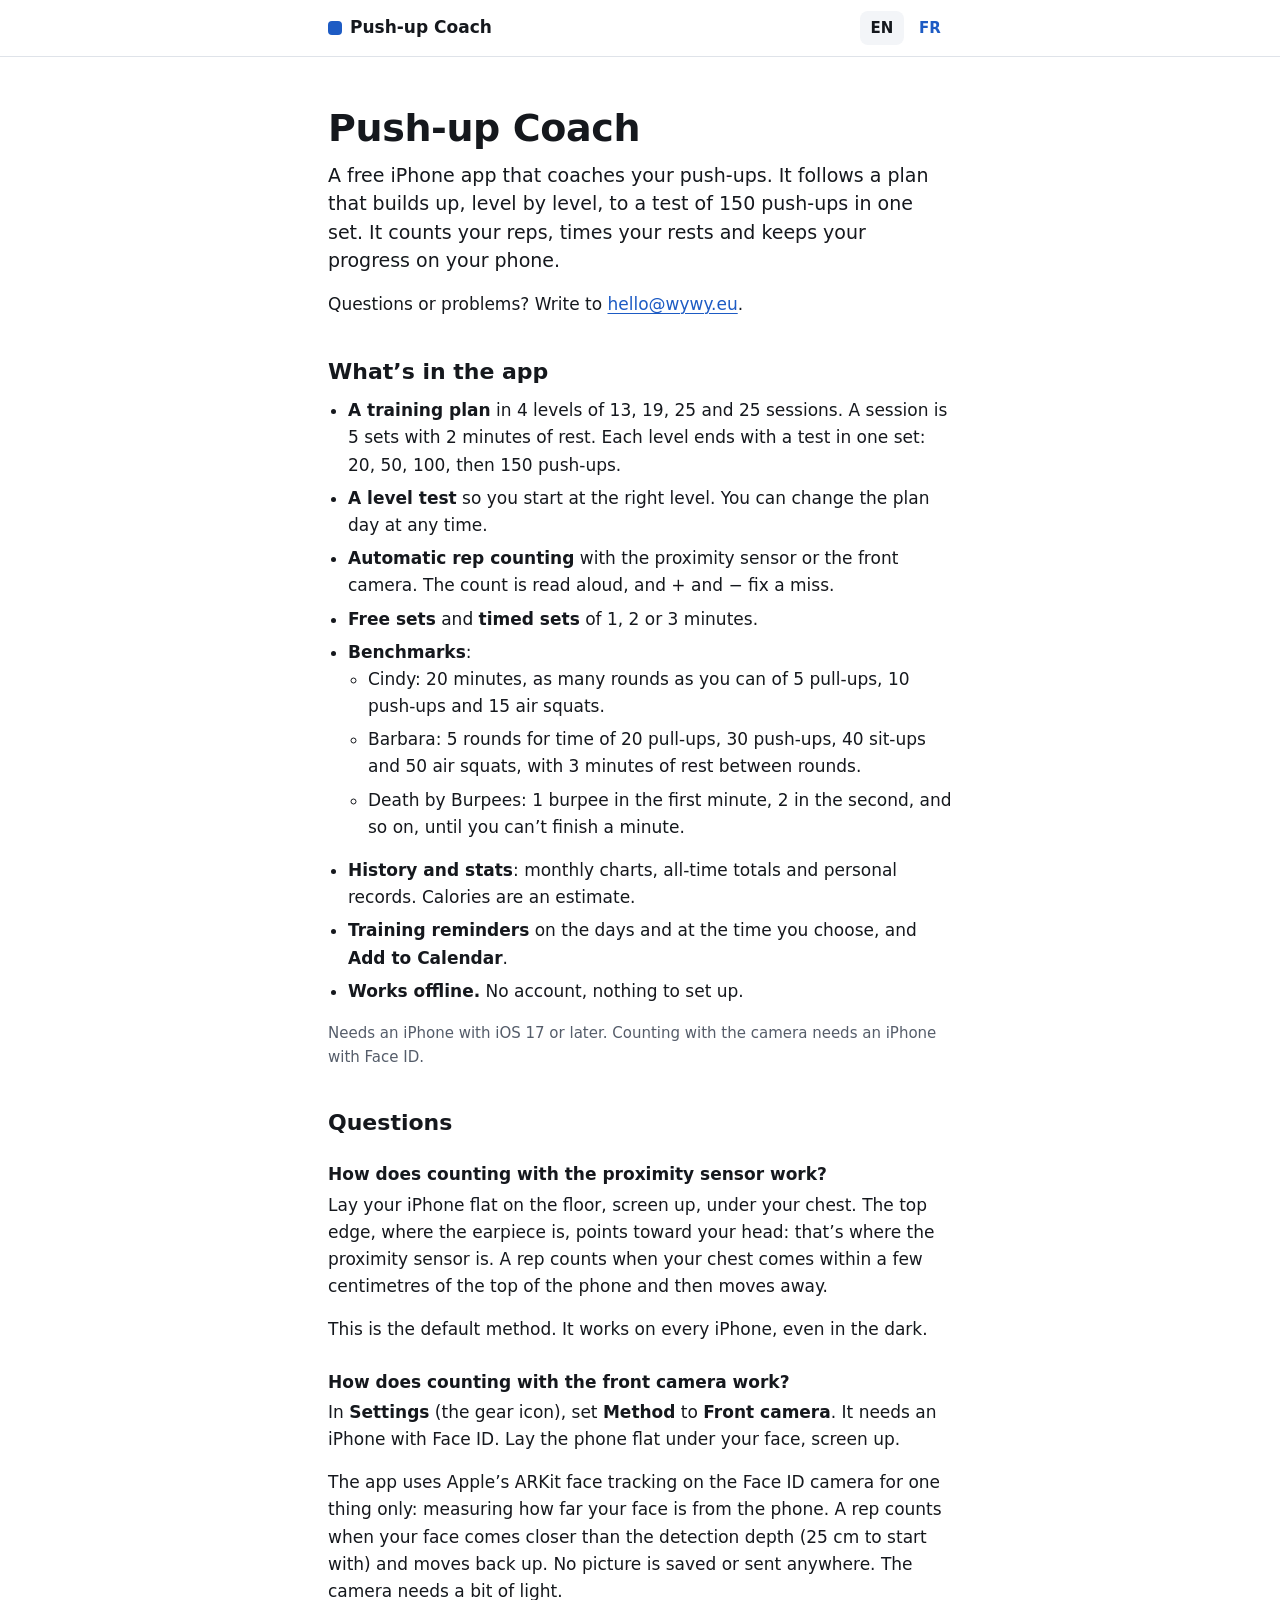
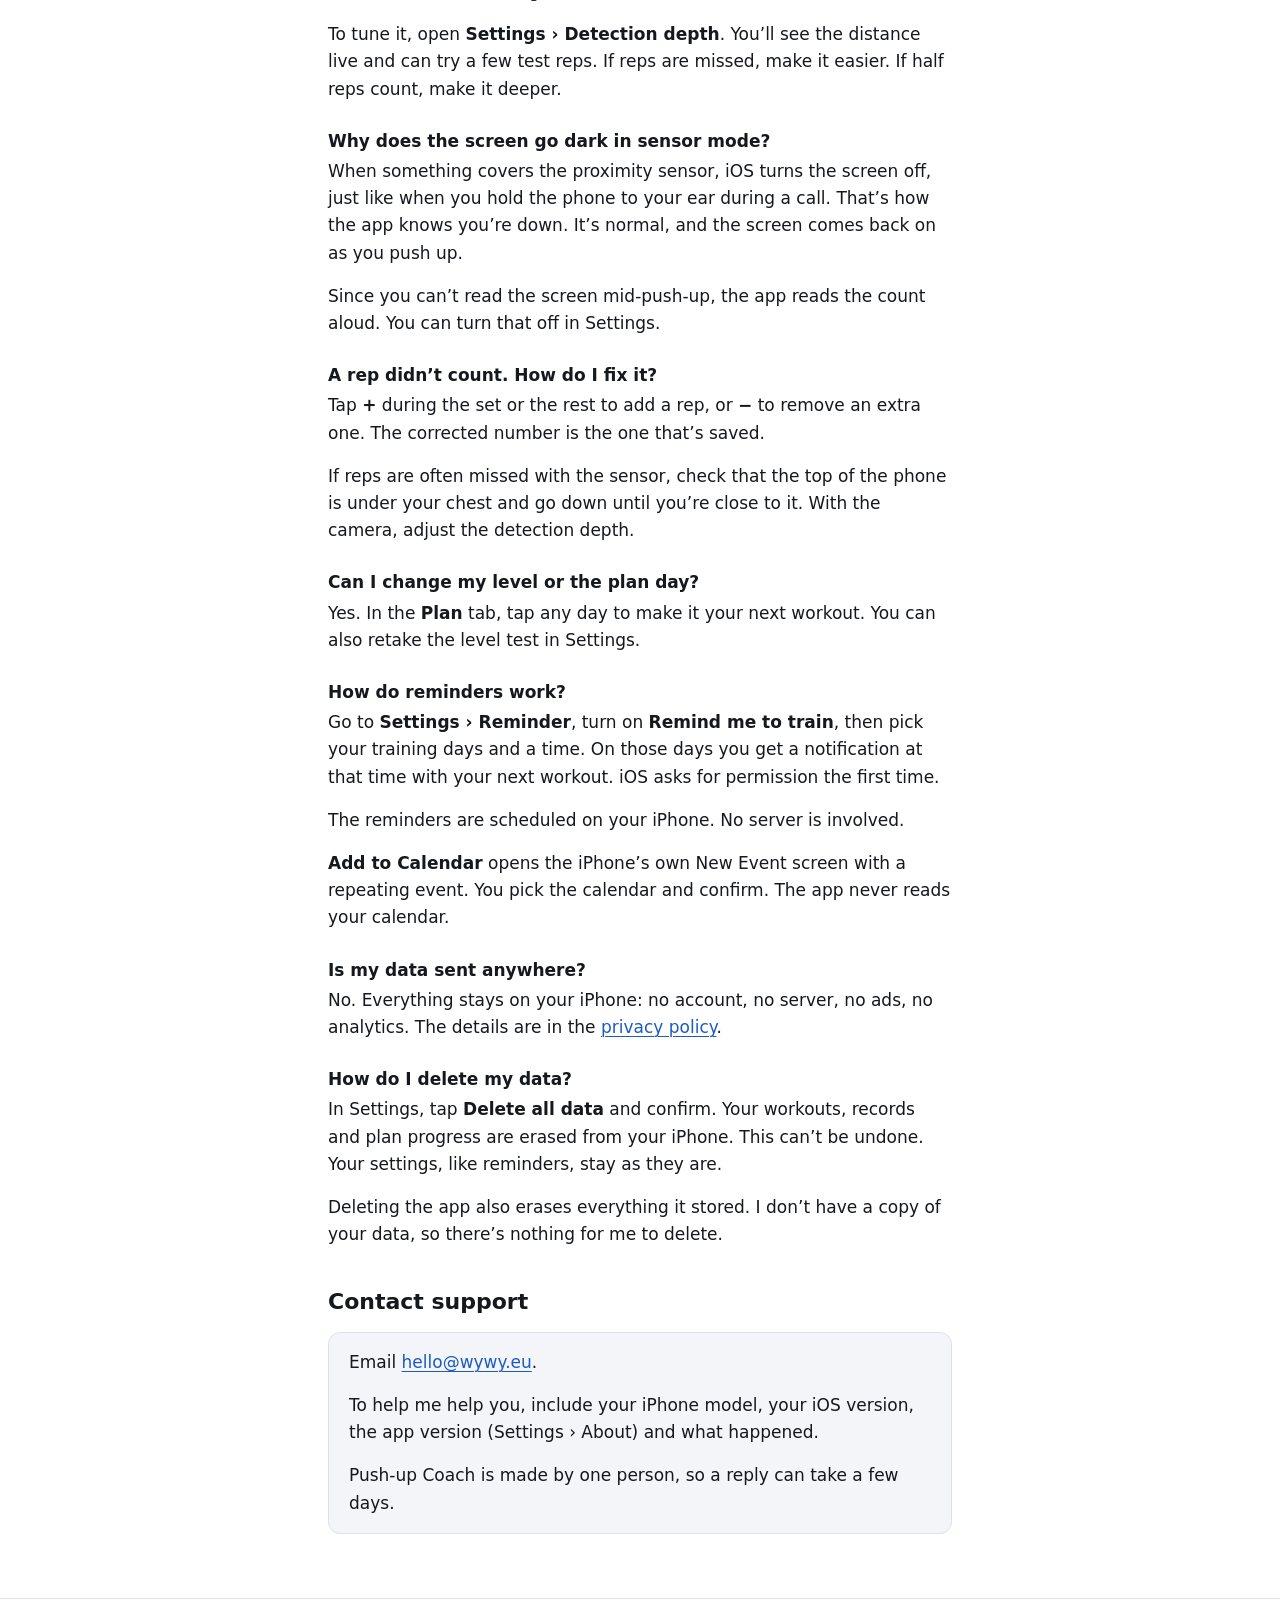
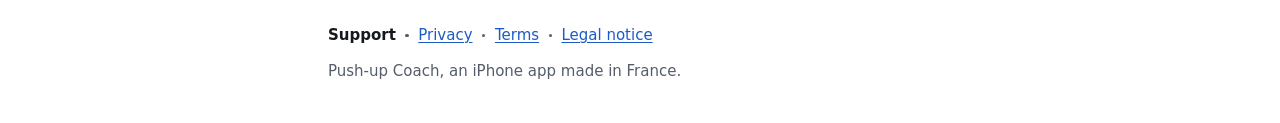
==== index.html @ 6a1d47e5 "Website: support, privacy, terms and legal notice (EN + FR) Co-Authored-By: Claude Opus 5.5 <noreply" ====
<!DOCTYPE html>
<html lang="en">
<head>
  <meta charset="utf-8">
  <meta name="viewport" content="width=device-width, initial-scale=1">
  <meta name="color-scheme" content="light dark">
  <meta name="theme-color" content="#ffffff" media="(prefers-color-scheme: light)">
  <meta name="theme-color" content="#111316" media="(prefers-color-scheme: dark)">
  <meta name="referrer" content="no-referrer">
  <meta name="description" content="Help and support for Push-up Coach, a free iPhone app that coaches your push-ups: how rep counting works, reminders, your data, and how to contact support.">
  <title>Support – Push-up Coach</title>
  <link rel="icon" href="data:image/svg+xml,%3Csvg xmlns='http://www.w3.org/2000/svg' viewBox='0 0 32 32'%3E%3Crect width='32' height='32' rx='8' fill='%235b9cff'/%3E%3Cpath d='M9 19l7-7 7 7' fill='none' stroke='%2308111f' stroke-width='4' stroke-linecap='round' stroke-linejoin='round'/%3E%3C/svg%3E">
  <link rel="stylesheet" href="style.css">
</head>
<body>
  <a class="skip" href="#main">Skip to content</a>

  <header class="site-header">
    <div class="wrap">
      <a class="brand" href="index.html">Push-up Coach</a>
      <nav class="lang" aria-label="Language">
        <a href="index.html" hreflang="en" lang="en" aria-current="true">EN</a>
        <a href="fr/index.html" hreflang="fr" lang="fr" title="Français">FR</a>
      </nav>
    </div>
  </header>

  <main id="main" class="wrap">
    <h1>Push-up Coach</h1>
    <p class="lead">A free iPhone app that coaches your push-ups. It follows a plan that builds up, level by level, to a test of 150 push-ups in one set. It counts your reps, times your rests and keeps your progress on your phone.</p>
    <p>Questions or problems? Write to <a href="mailto:hello@wywy.eu?subject=Push-up%20Coach">hello@wywy.eu</a>.</p>

    <h2 id="features">What’s in the app</h2>
    <ul>
      <li><strong>A training plan</strong> in 4 levels of 13, 19, 25 and 25 sessions. A session is 5 sets with 2 minutes of rest. Each level ends with a test in one set: 20, 50, 100, then 150 push-ups.</li>
      <li><strong>A level test</strong> so you start at the right level. You can change the plan day at any time.</li>
      <li><strong>Automatic rep counting</strong> with the proximity sensor or the front camera. The count is read aloud, and + and − fix a miss.</li>
      <li><strong>Free sets</strong> and <strong>timed sets</strong> of 1, 2 or 3 minutes.</li>
      <li><strong>Benchmarks</strong>:
        <ul>
          <li>Cindy: 20 minutes, as many rounds as you can of 5 pull-ups, 10 push-ups and 15 air squats.</li>
          <li>Barbara: 5 rounds for time of 20 pull-ups, 30 push-ups, 40 sit-ups and 50 air squats, with 3 minutes of rest between rounds.</li>
          <li>Death by Burpees: 1 burpee in the first minute, 2 in the second, and so on, until you can’t finish a minute.</li>
        </ul>
      </li>
      <li><strong>History and stats</strong>: monthly charts, all-time totals and personal records. Calories are an estimate.</li>
      <li><strong>Training reminders</strong> on the days and at the time you choose, and <strong>Add to Calendar</strong>.</li>
      <li><strong>Works offline.</strong> No account, nothing to set up.</li>
    </ul>
    <p class="meta">Needs an iPhone with iOS 17 or later. Counting with the camera needs an iPhone with Face ID.</p>

    <h2 id="faq">Questions</h2>

    <h3 id="sensor">How does counting with the proximity sensor work?</h3>
    <p>Lay your iPhone flat on the floor, screen up, under your chest. The top edge, where the earpiece is, points toward your head: that’s where the proximity sensor is. A rep counts when your chest comes within a few centimetres of the top of the phone and then moves away.</p>
    <p>This is the default method. It works on every iPhone, even in the dark.</p>

    <h3 id="camera">How does counting with the front camera work?</h3>
    <p>In <strong>Settings</strong> (the gear icon), set <strong>Method</strong> to <strong>Front camera</strong>. It needs an iPhone with Face ID. Lay the phone flat under your face, screen up.</p>
    <p>The app uses Apple’s ARKit face tracking on the Face ID camera for one thing only: measuring how far your face is from the phone. A rep counts when your face comes closer than the detection depth (25 cm to start with) and moves back up. No picture is saved or sent anywhere. The camera needs a bit of light.</p>
    <p>To tune it, open <strong>Settings › Detection depth</strong>. You’ll see the distance live and can try a few test reps. If reps are missed, make it easier. If half reps count, make it deeper.</p>

    <h3 id="dark-screen">Why does the screen go dark in sensor mode?</h3>
    <p>When something covers the proximity sensor, iOS turns the screen off, just like when you hold the phone to your ear during a call. That’s how the app knows you’re down. It’s normal, and the screen comes back on as you push up.</p>
    <p>Since you can’t read the screen mid-push-up, the app reads the count aloud. You can turn that off in Settings.</p>

    <h3 id="fix-rep">A rep didn’t count. How do I fix it?</h3>
    <p>Tap <strong>+</strong> during the set or the rest to add a rep, or <strong>−</strong> to remove an extra one. The corrected number is the one that’s saved.</p>
    <p>If reps are often missed with the sensor, check that the top of the phone is under your chest and go down until you’re close to it. With the camera, adjust the detection depth.</p>

    <h3 id="plan">Can I change my level or the plan day?</h3>
    <p>Yes. In the <strong>Plan</strong> tab, tap any day to make it your next workout. You can also retake the level test in Settings.</p>

    <h3 id="reminders">How do reminders work?</h3>
    <p>Go to <strong>Settings › Reminder</strong>, turn on <strong>Remind me to train</strong>, then pick your training days and a time. On those days you get a notification at that time with your next workout. iOS asks for permission the first time.</p>
    <p>The reminders are scheduled on your iPhone. No server is involved.</p>
    <p><strong>Add to Calendar</strong> opens the iPhone’s own New Event screen with a repeating event. You pick the calendar and confirm. The app never reads your calendar.</p>

    <h3 id="data">Is my data sent anywhere?</h3>
    <p>No. Everything stays on your iPhone: no account, no server, no ads, no analytics. The details are in the <a href="privacy.html">privacy policy</a>.</p>

    <h3 id="delete-data">How do I delete my data?</h3>
    <p>In Settings, tap <strong>Delete all data</strong> and confirm. Your workouts, records and plan progress are erased from your iPhone. This can’t be undone. Your settings, like reminders, stay as they are.</p>
    <p>Deleting the app also erases everything it stored. I don’t have a copy of your data, so there’s nothing for me to delete.</p>

    <h2 id="contact">Contact support</h2>
    <div class="card">
      <p>Email <a href="mailto:hello@wywy.eu?subject=Push-up%20Coach">hello@wywy.eu</a>.</p>
      <p>To help me help you, include your iPhone model, your iOS version, the app version (Settings › About) and what happened.</p>
      <p>Push-up Coach is made by one person, so a reply can take a few days.</p>
    </div>
  </main>

  <footer class="site-footer">
    <div class="wrap">
      <nav aria-label="Site">
        <ul>
          <li><a href="index.html" aria-current="page">Support</a></li>
          <li><a href="privacy.html">Privacy</a></li>
          <li><a href="terms.html">Terms</a></li>
          <li><a href="legal.html">Legal notice</a></li>
        </ul>
      </nav>
      <p>Push-up Coach, an iPhone app made in France.</p>
    </div>
  </footer>
</body>
</html>
---- style.css ----
/* Push-up Coach website. One stylesheet for every page.
   No external fonts, scripts or images. Light and dark follow the system.
   Contrast (WCAG 2.x), text and links on the page background:
     light  text 17.8:1, muted 6.6:1, accent #1d5bc4 6.3:1 (5.5:1 on the summary box)
     dark   text 17.0:1, muted 8.0:1, accent #5b9cff 6.8:1 (5.7:1 on the summary box) */

:root {
  color-scheme: light dark;
  --bg: #ffffff;
  --surface: #f3f5f8;
  --border: #dfe3e9;
  --text: #15181d;
  --muted: #555d6a;
  --accent: #1d5bc4;
  --accent-strong: #164a9f;
  --accent-soft: #e8f0fc;
  --on-accent: #ffffff;
  --radius: 12px;
  --font: system-ui, -apple-system, BlinkMacSystemFont, "Segoe UI", Roboto,
    "Helvetica Neue", Arial, sans-serif;
}

@media (prefers-color-scheme: dark) {
  :root {
    --bg: #111316;
    --surface: #1b1e23;
    --border: #30353d;
    --text: #f3f5f7;
    --muted: #a3abb7;
    --accent: #5b9cff;
    --accent-strong: #8bb9ff;
    --accent-soft: #17233a;
    --on-accent: #08111f;
  }
}

*,
*::before,
*::after {
  box-sizing: border-box;
}

html {
  -webkit-text-size-adjust: 100%;
  text-size-adjust: 100%;
}

body {
  margin: 0;
  background: var(--bg);
  color: var(--text);
  font-family: var(--font);
  font-size: 1.0625rem;
  line-height: 1.6;
  overflow-wrap: break-word;
}

.wrap {
  max-width: 42rem;
  margin: 0 auto;
  /* Inline only, so it doesn't cancel main's top and bottom padding. */
  padding-left: 1rem;
  padding-right: 1rem;
}

/* Skip link: hidden until focused with the keyboard. */
.skip {
  position: absolute;
  left: 1rem;
  top: -3rem;
  padding: 0.5rem 0.75rem;
  border-radius: 8px;
  background: var(--accent);
  color: var(--on-accent);
  font-weight: 600;
  text-decoration: none;
  z-index: 1;
}

.skip:focus {
  top: 0.75rem;
}

/* Header: app name and language switch. */
.site-header {
  border-bottom: 1px solid var(--border);
}

.site-header .wrap {
  display: flex;
  align-items: center;
  justify-content: space-between;
  gap: 1rem;
  min-height: 3.5rem;
}

.brand {
  display: inline-flex;
  align-items: center;
  gap: 0.5rem;
  color: var(--text);
  font-weight: 700;
  font-size: 1.0625rem;
  text-decoration: none;
}

.brand::before {
  content: "";
  width: 0.875rem;
  height: 0.875rem;
  border-radius: 4px;
  background: var(--accent);
}

.lang {
  display: flex;
  gap: 0.25rem;
  font-size: 0.9375rem;
  font-weight: 600;
}

.lang a {
  display: inline-block;
  min-width: 2.75rem;
  padding: 0.5rem 0.625rem;
  border-radius: 8px;
  color: var(--accent);
  line-height: 1.2;
  text-align: center;
  text-decoration: none;
}

.lang a:hover {
  background: var(--surface);
}

.lang a[aria-current] {
  background: var(--surface);
  color: var(--text);
}

/* Main content. */
main {
  padding: 2rem 0 3rem;
}

h1,
h2,
h3 {
  line-height: 1.25;
  text-wrap: balance;
}

h1 {
  margin: 0 0 0.5rem;
  font-size: 2rem;
  letter-spacing: -0.01em;
}

h2 {
  margin: 2.5rem 0 0.75rem;
  font-size: 1.375rem;
}

h3 {
  margin: 1.75rem 0 0.375rem;
  font-size: 1.0625rem;
}

p,
ul,
ol,
dl {
  margin: 0 0 1rem;
}

ul,
ol {
  padding-left: 1.25rem;
}

li + li {
  margin-top: 0.375rem;
}

a {
  color: var(--accent);
  text-decoration: underline;
  text-decoration-thickness: 1px;
  text-underline-offset: 0.15em;
}

a:hover {
  color: var(--accent-strong);
  text-decoration-thickness: 2px;
}

:focus-visible {
  outline: 2px solid var(--accent);
  outline-offset: 2px;
  border-radius: 4px;
}

strong {
  font-weight: 650;
}

.lead {
  font-size: 1.1875rem;
  line-height: 1.5;
}

.meta {
  color: var(--muted);
  font-size: 0.9375rem;
}

/* "In short" box at the top of the policies. */
.summary {
  margin: 1.5rem 0 2rem;
  padding: 1rem 1.25rem;
  border-radius: var(--radius);
  background: var(--accent-soft);
}

.summary h2 {
  margin-top: 0;
  font-size: 1.0625rem;
}

.summary ul {
  margin-bottom: 0;
}

/* Contact card on the support page. */
.card {
  margin: 1rem 0;
  padding: 1rem 1.25rem;
  border: 1px solid var(--border);
  border-radius: var(--radius);
  background: var(--surface);
}

.card p:last-child {
  margin-bottom: 0;
}

/* Legal notice: label and value pairs. */
dl.facts {
  display: grid;
  gap: 1.25rem;
}

dl.facts div {
  padding-bottom: 1.25rem;
  border-bottom: 1px solid var(--border);
}

dl.facts div:last-child {
  padding-bottom: 0;
  border-bottom: 0;
}

dl.facts dt {
  margin-bottom: 0.25rem;
  color: var(--muted);
  font-size: 0.9375rem;
  font-weight: 600;
}

dl.facts dd {
  margin: 0;
}

/* Footer: links to every page. */
.site-footer {
  border-top: 1px solid var(--border);
  padding: 1.5rem 0 2.5rem;
  color: var(--muted);
  font-size: 0.9375rem;
}

.site-footer ul {
  display: flex;
  flex-wrap: wrap;
  margin: 0 0 0.75rem;
  padding: 0;
  list-style: none;
}

.site-footer li + li {
  margin-top: 0;
}

/* A drawn dot between links, so screen readers don't announce it. */
.site-footer li + li::before {
  content: "";
  display: inline-block;
  width: 0.2rem;
  height: 0.2rem;
  margin: 0 0.6rem;
  border-radius: 50%;
  background: var(--muted);
  vertical-align: middle;
}

.site-footer a[aria-current] {
  color: var(--text);
  font-weight: 600;
  text-decoration: none;
}

.site-footer p {
  margin: 0;
}

@media (min-width: 40rem) {
  .wrap {
    padding-left: 1.5rem;
    padding-right: 1.5rem;
  }

  main {
    padding-top: 3rem;
  }

  h1 {
    font-size: 2.375rem;
  }
}

@media print {
  .skip,
  .lang,
  .site-footer ul {
    display: none;
  }

  .summary,
  .card {
    border: 1px solid #999999;
    background: none;
  }

  a {
    color: inherit;
  }
}
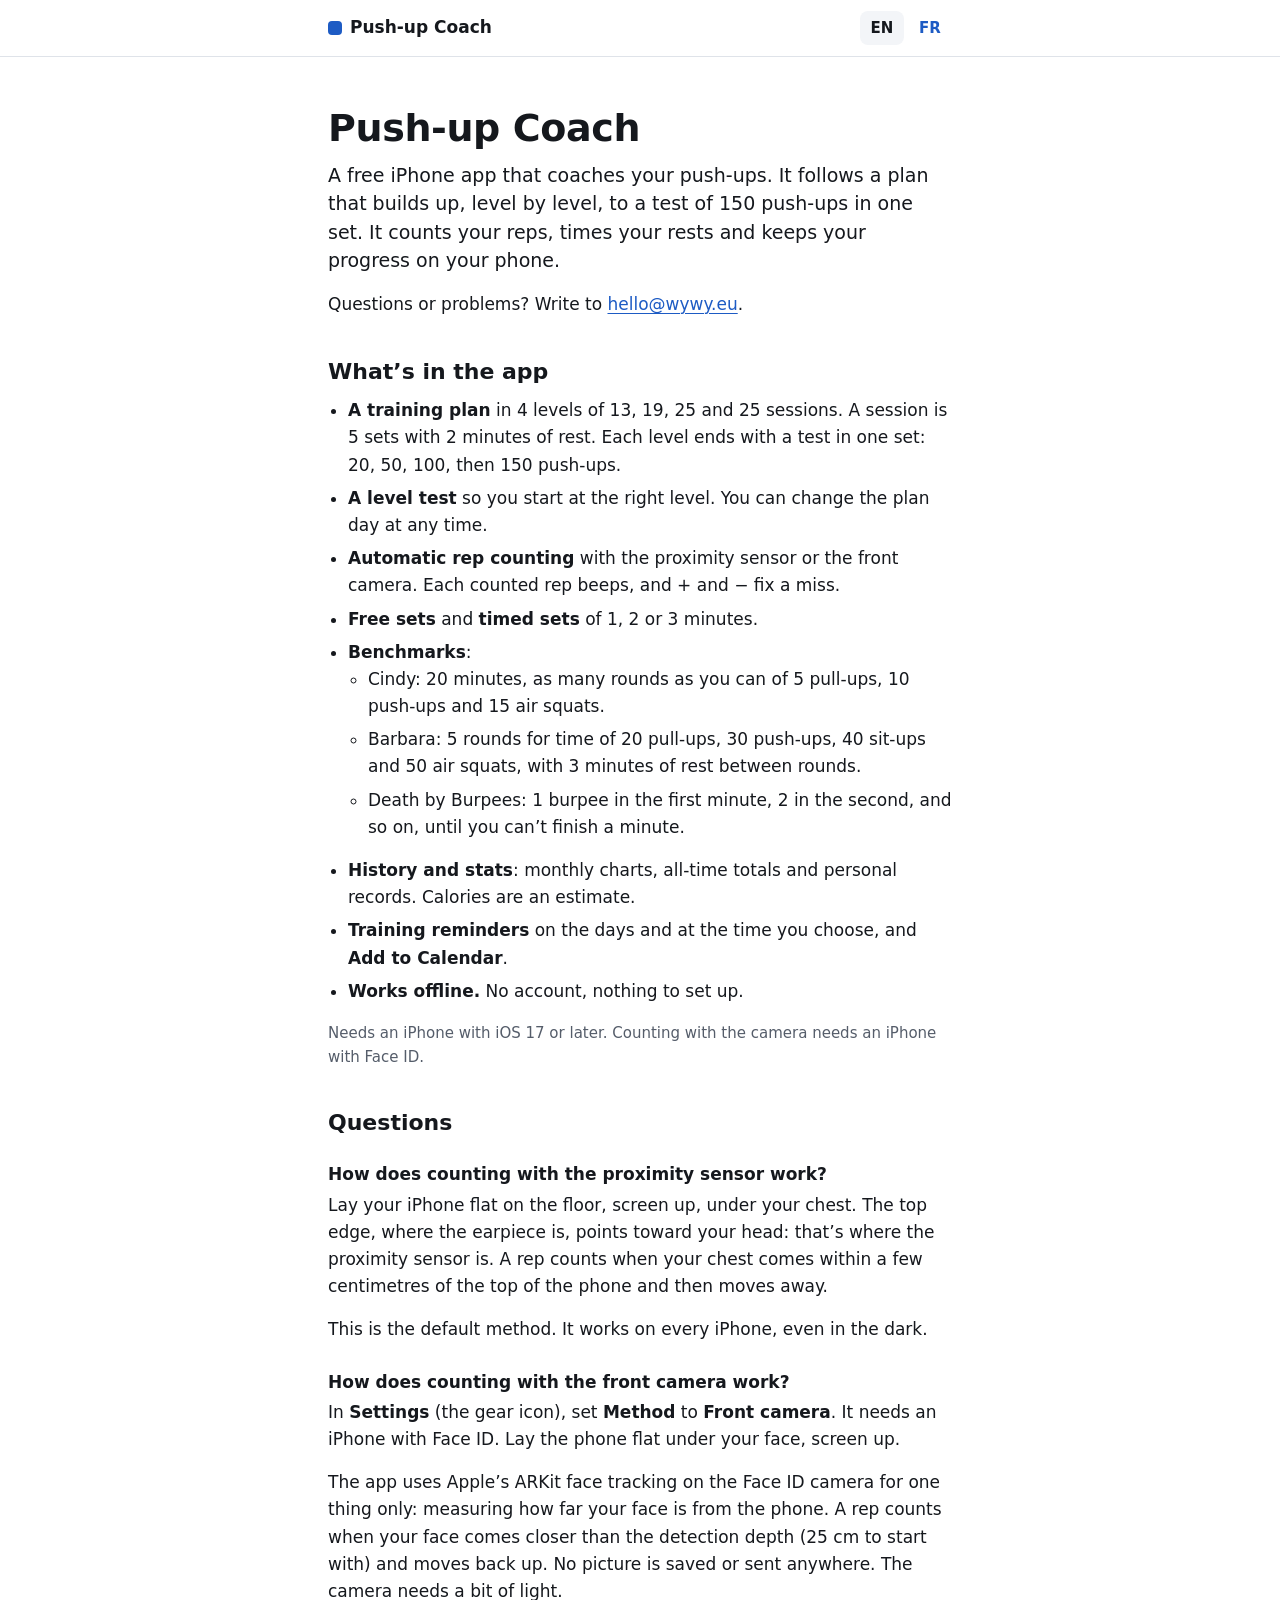
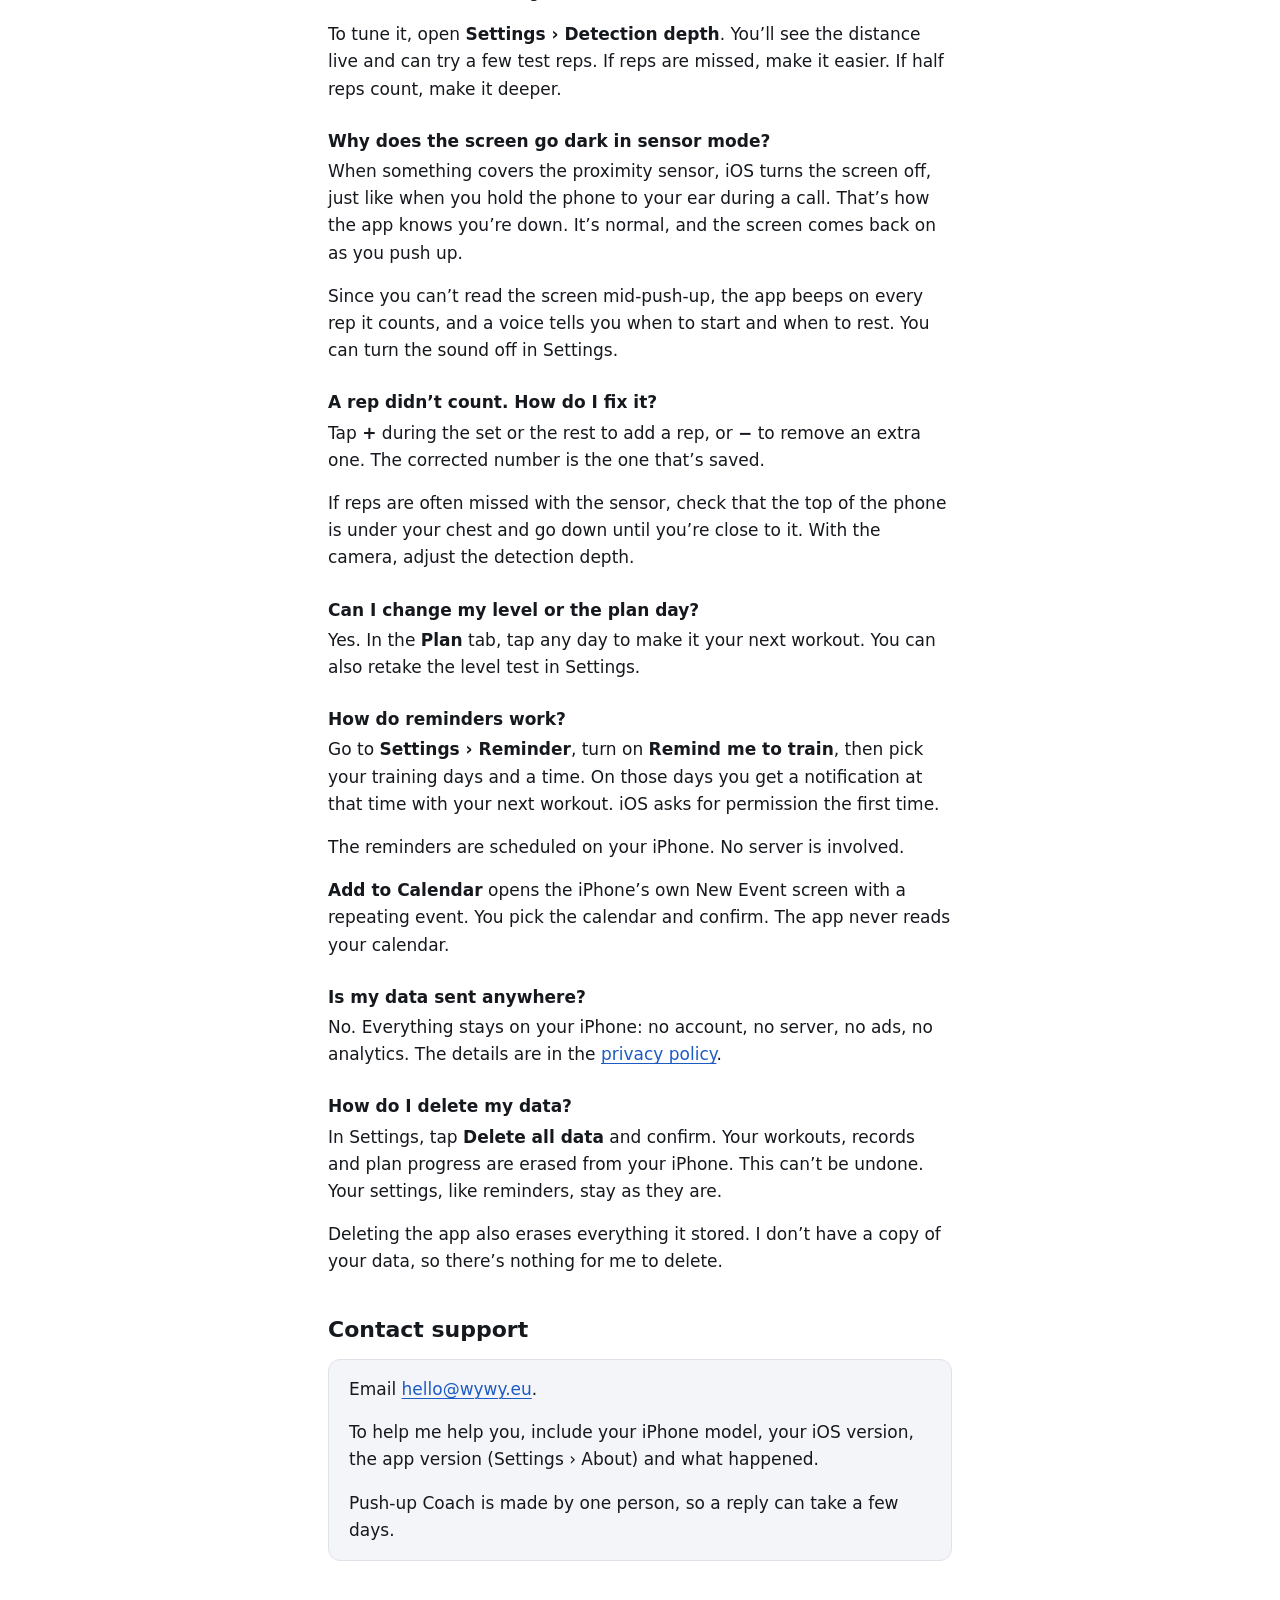
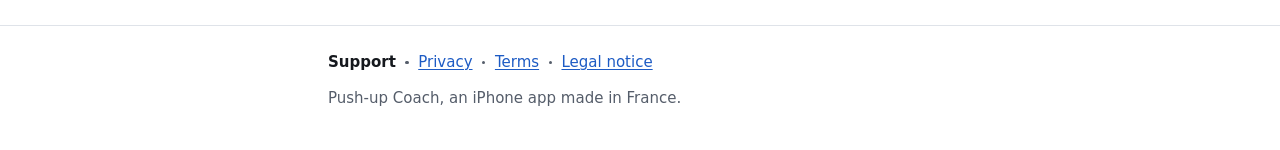
==== commit 6e475f41: "Website: each counted rep beeps; a voice says when to start and rest" ====
--- a/index.html
+++ b/index.html
@@ -34,7 +34,7 @@
     <ul>
       <li><strong>A training plan</strong> in 4 levels of 13, 19, 25 and 25 sessions. A session is 5 sets with 2 minutes of rest. Each level ends with a test in one set: 20, 50, 100, then 150 push-ups.</li>
       <li><strong>A level test</strong> so you start at the right level. You can change the plan day at any time.</li>
-      <li><strong>Automatic rep counting</strong> with the proximity sensor or the front camera. The count is read aloud, and + and − fix a miss.</li>
+      <li><strong>Automatic rep counting</strong> with the proximity sensor or the front camera. Each counted rep beeps, and + and − fix a miss.</li>
       <li><strong>Free sets</strong> and <strong>timed sets</strong> of 1, 2 or 3 minutes.</li>
       <li><strong>Benchmarks</strong>:
         <ul>
@@ -62,7 +62,7 @@
 
     <h3 id="dark-screen">Why does the screen go dark in sensor mode?</h3>
     <p>When something covers the proximity sensor, iOS turns the screen off, just like when you hold the phone to your ear during a call. That’s how the app knows you’re down. It’s normal, and the screen comes back on as you push up.</p>
-    <p>Since you can’t read the screen mid-push-up, the app reads the count aloud. You can turn that off in Settings.</p>
+    <p>Since you can’t read the screen mid-push-up, the app beeps on every rep it counts, and a voice tells you when to start and when to rest. You can turn the sound off in Settings.</p>
 
     <h3 id="fix-rep">A rep didn’t count. How do I fix it?</h3>
     <p>Tap <strong>+</strong> during the set or the rest to add a rep, or <strong>−</strong> to remove an extra one. The corrected number is the one that’s saved.</p>
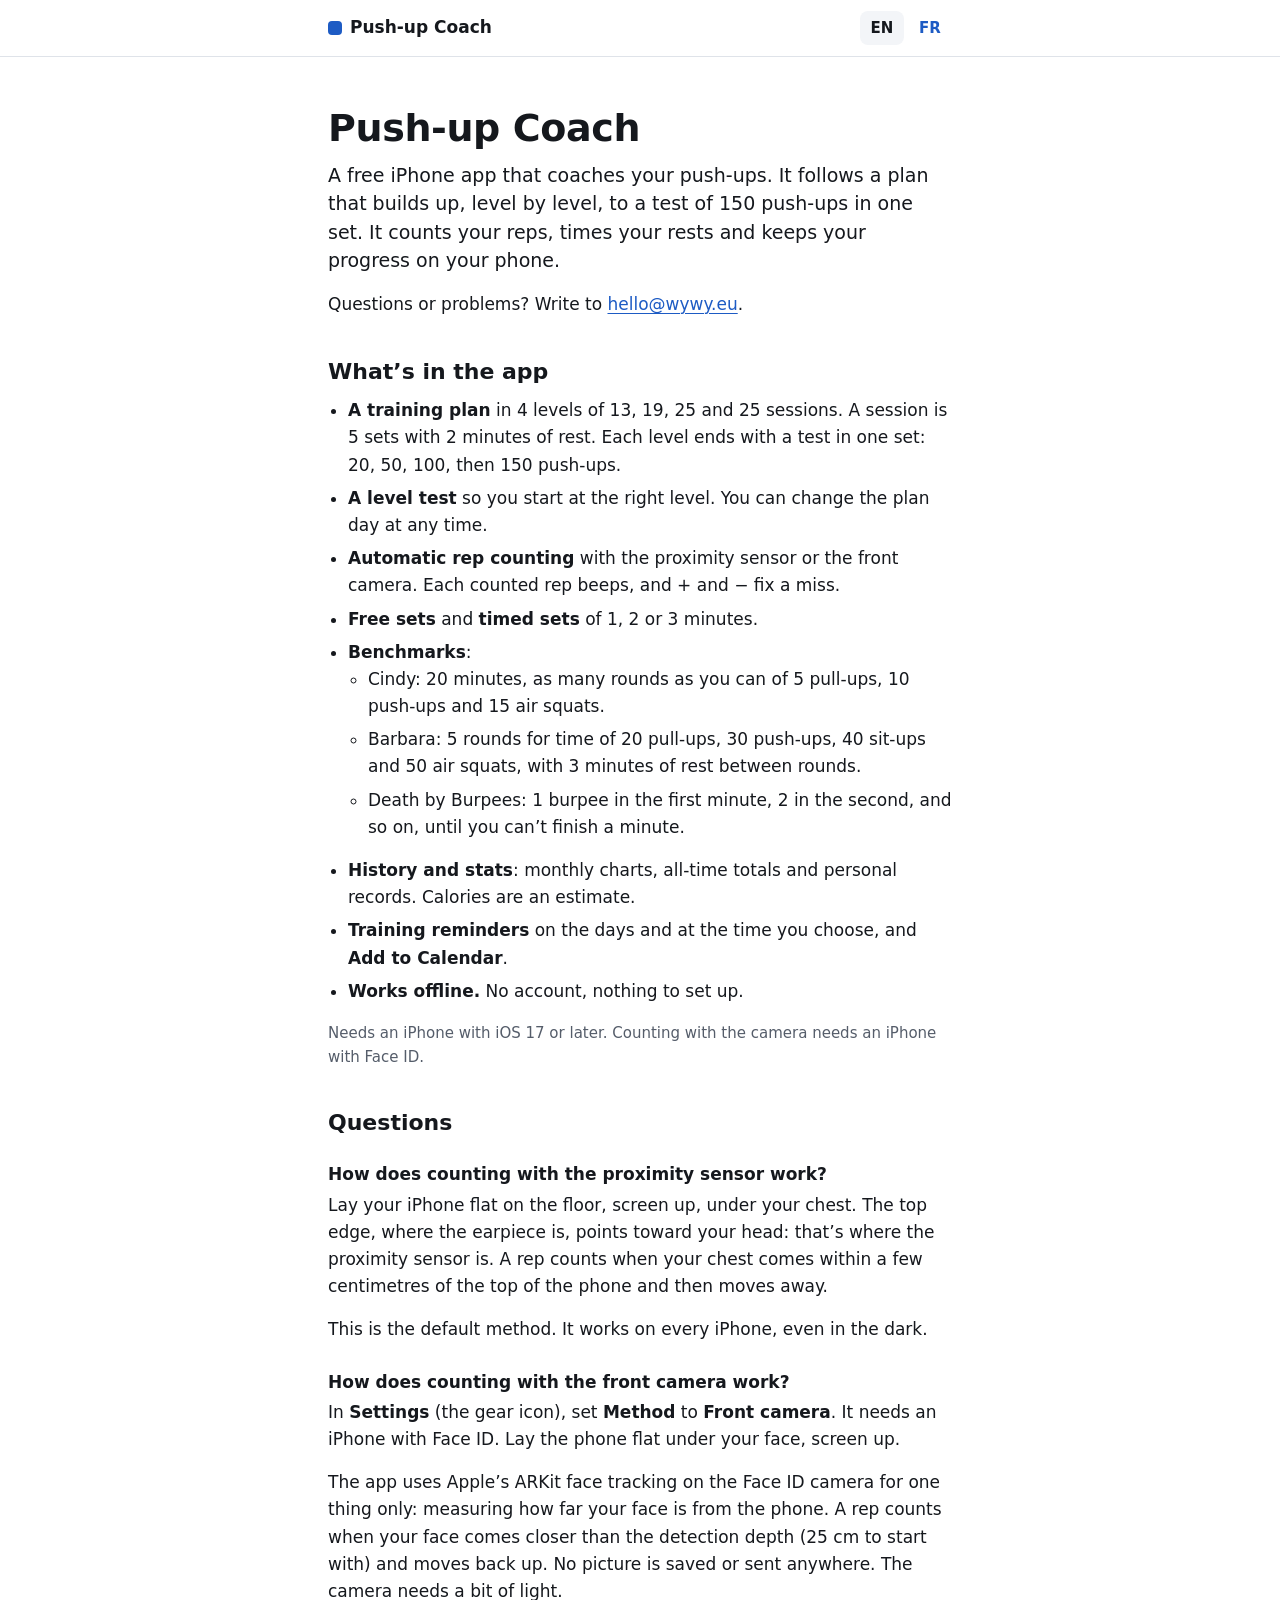
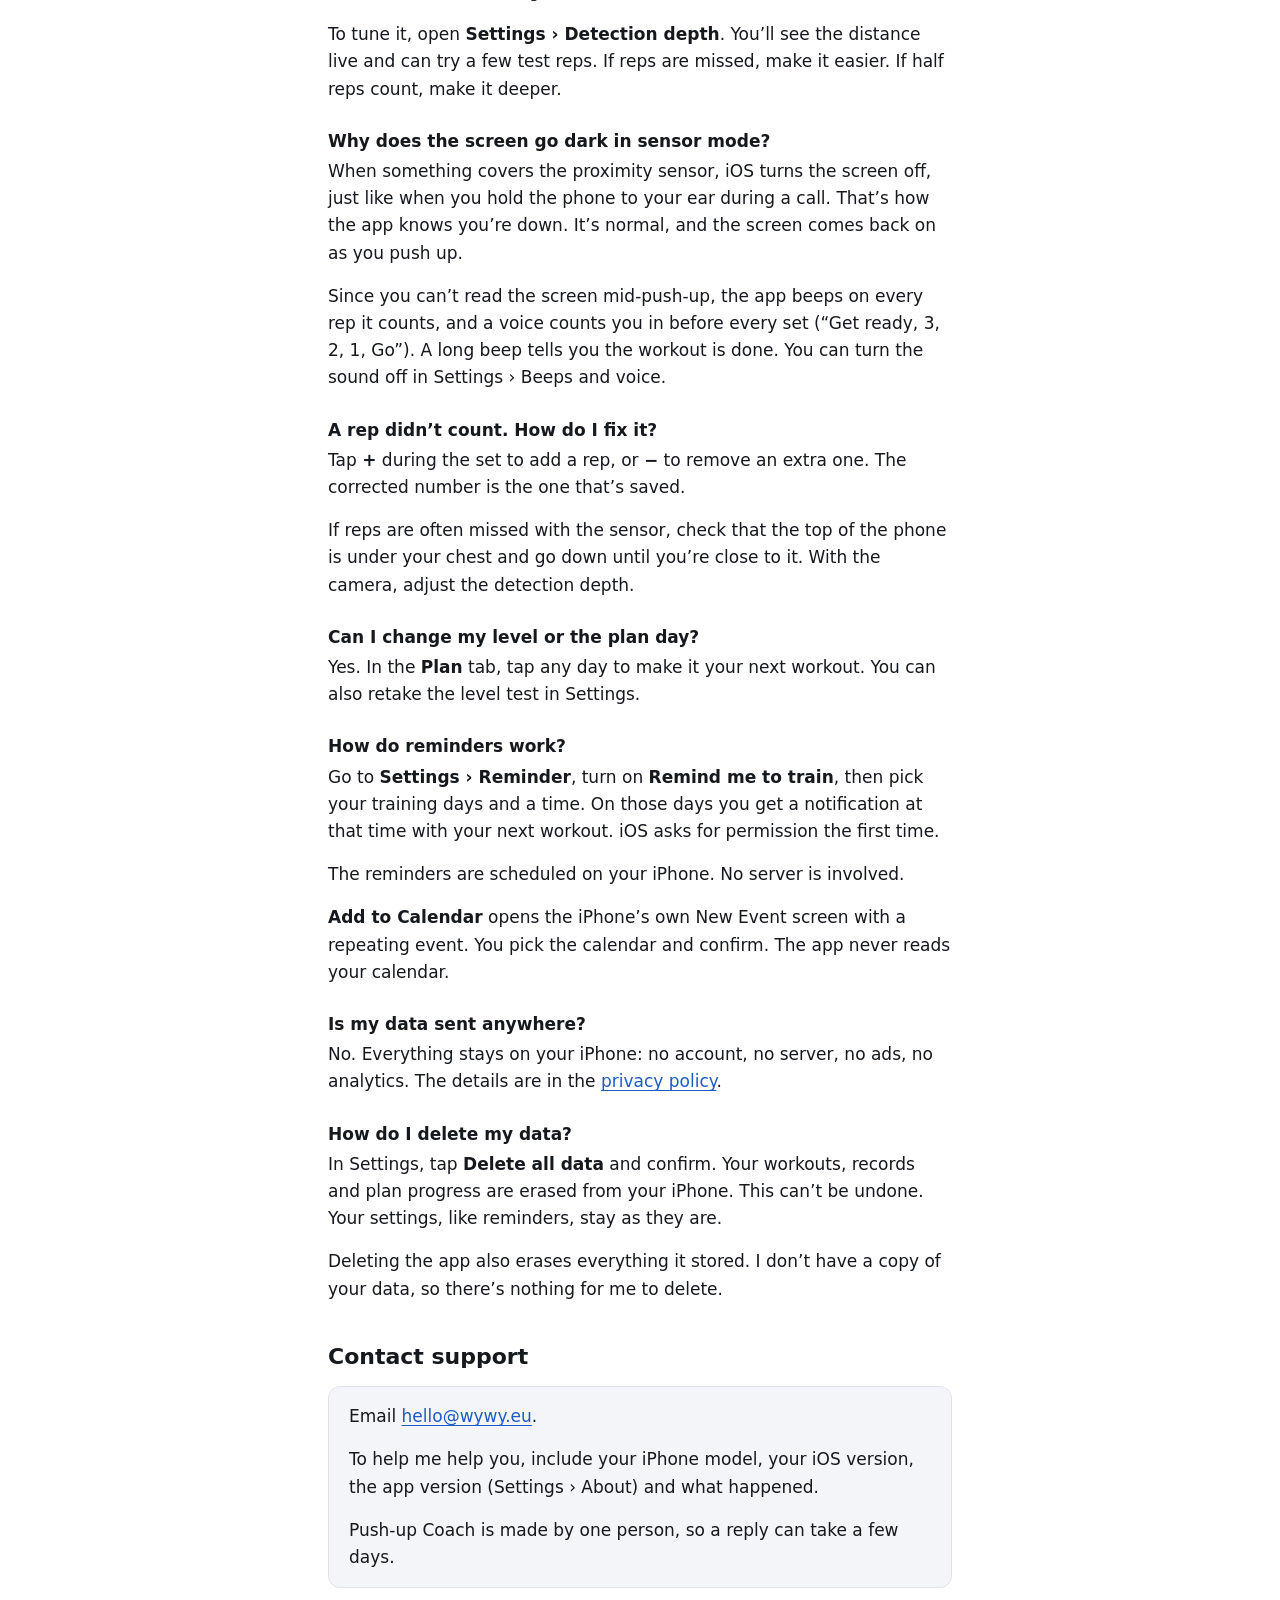
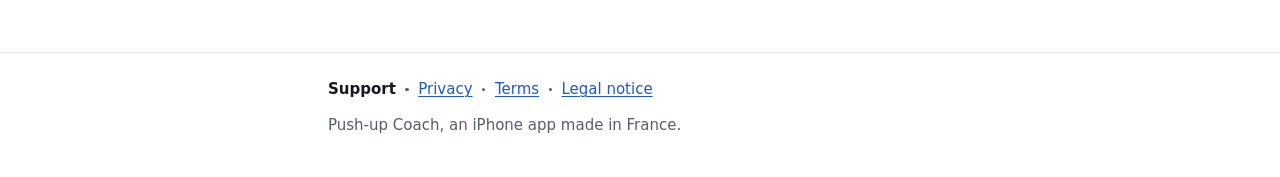
==== commit a5bee7f2: "Website: countdown before every set, + during the set, new settings Help (EN, FR): a voice counts yo" ====
--- a/index.html
+++ b/index.html
@@ -62,10 +62,10 @@
 
     <h3 id="dark-screen">Why does the screen go dark in sensor mode?</h3>
     <p>When something covers the proximity sensor, iOS turns the screen off, just like when you hold the phone to your ear during a call. That’s how the app knows you’re down. It’s normal, and the screen comes back on as you push up.</p>
-    <p>Since you can’t read the screen mid-push-up, the app beeps on every rep it counts, and a voice tells you when to start and when to rest. You can turn the sound off in Settings.</p>
+    <p>Since you can’t read the screen mid-push-up, the app beeps on every rep it counts, and a voice counts you in before every set (“Get ready, 3, 2, 1, Go”). A long beep tells you the workout is done. You can turn the sound off in Settings › Beeps and voice.</p>
 
     <h3 id="fix-rep">A rep didn’t count. How do I fix it?</h3>
-    <p>Tap <strong>+</strong> during the set or the rest to add a rep, or <strong>−</strong> to remove an extra one. The corrected number is the one that’s saved.</p>
+    <p>Tap <strong>+</strong> during the set to add a rep, or <strong>−</strong> to remove an extra one. The corrected number is the one that’s saved.</p>
     <p>If reps are often missed with the sensor, check that the top of the phone is under your chest and go down until you’re close to it. With the camera, adjust the detection depth.</p>
 
     <h3 id="plan">Can I change my level or the plan day?</h3>
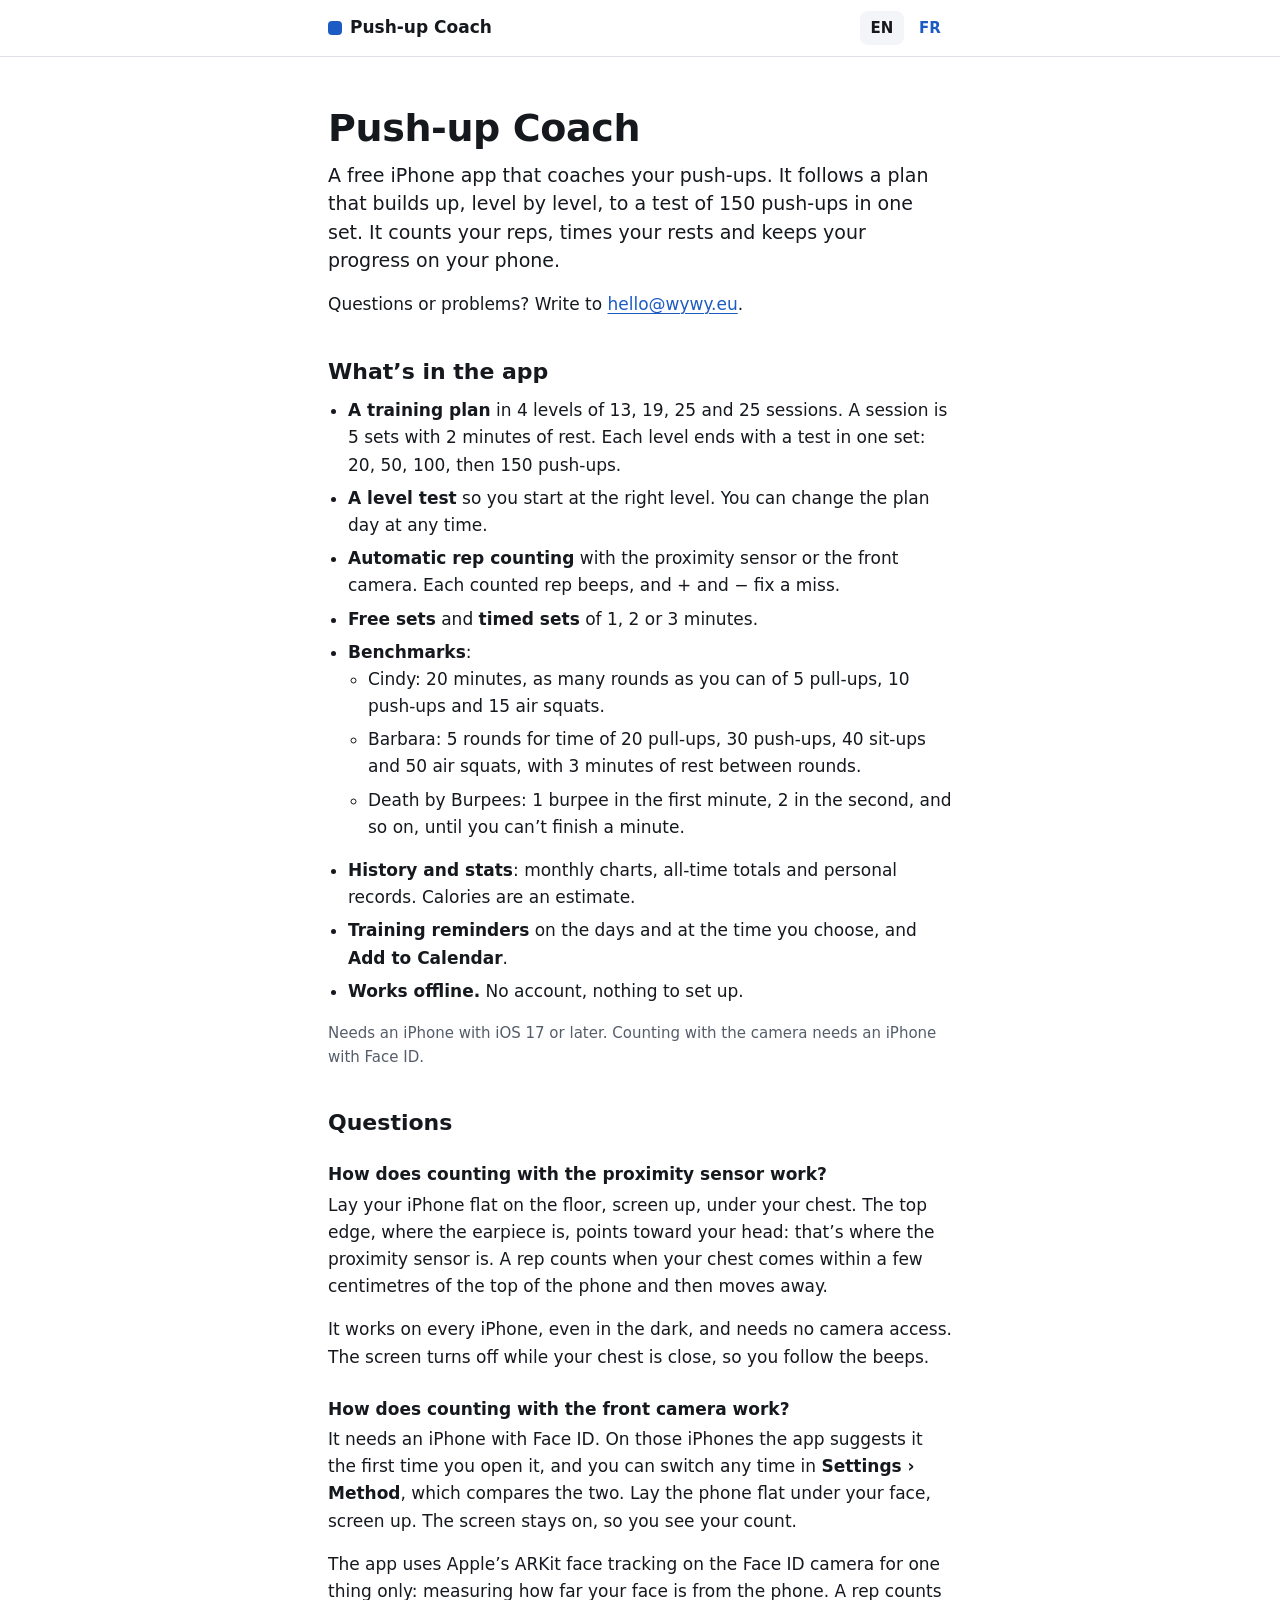
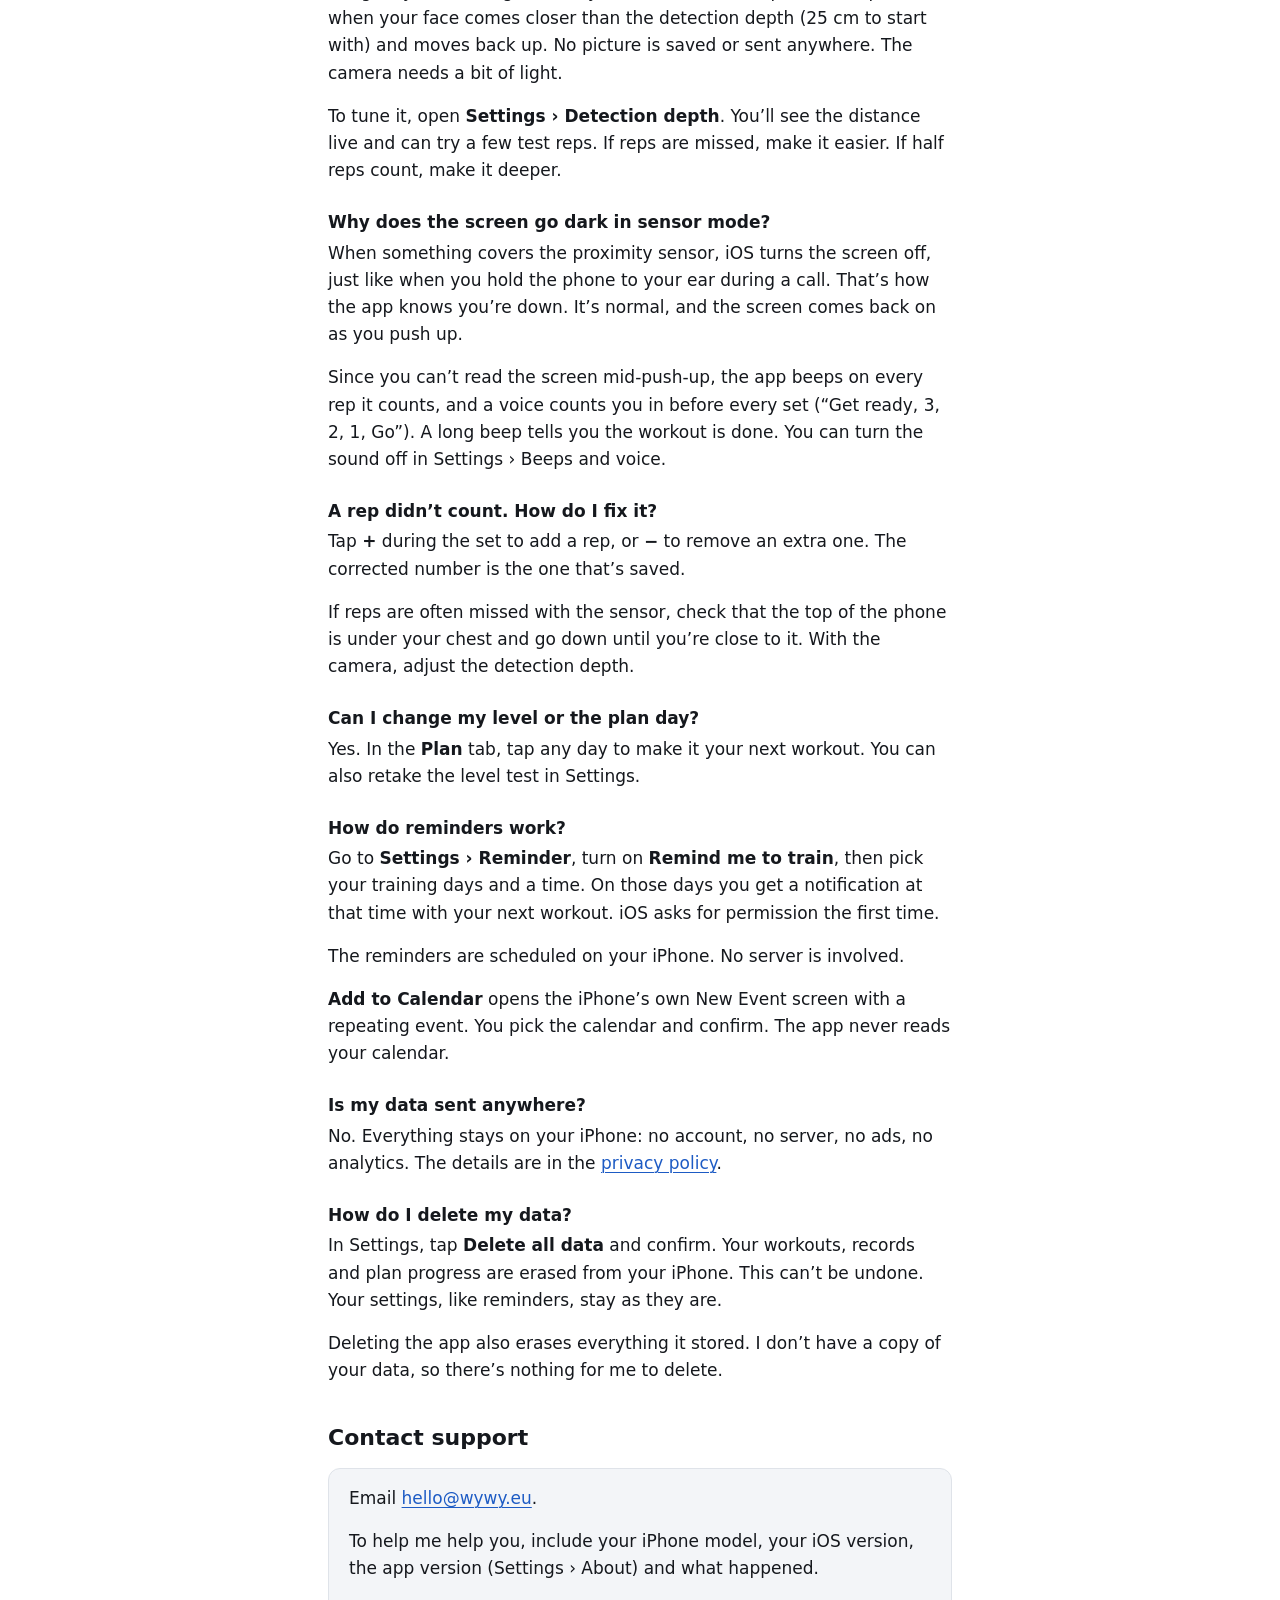
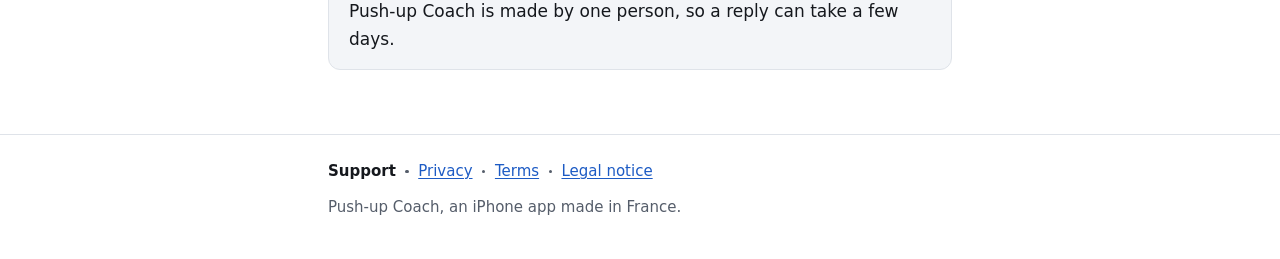
==== commit 6d6e8d9c: "Website: the two counting methods compared, front camera suggested on Face ID iPhones" ====
--- a/index.html
+++ b/index.html
@@ -53,10 +53,10 @@
 
     <h3 id="sensor">How does counting with the proximity sensor work?</h3>
     <p>Lay your iPhone flat on the floor, screen up, under your chest. The top edge, where the earpiece is, points toward your head: that’s where the proximity sensor is. A rep counts when your chest comes within a few centimetres of the top of the phone and then moves away.</p>
-    <p>This is the default method. It works on every iPhone, even in the dark.</p>
+    <p>It works on every iPhone, even in the dark, and needs no camera access. The screen turns off while your chest is close, so you follow the beeps.</p>
 
     <h3 id="camera">How does counting with the front camera work?</h3>
-    <p>In <strong>Settings</strong> (the gear icon), set <strong>Method</strong> to <strong>Front camera</strong>. It needs an iPhone with Face ID. Lay the phone flat under your face, screen up.</p>
+    <p>It needs an iPhone with Face ID. On those iPhones the app suggests it the first time you open it, and you can switch any time in <strong>Settings › Method</strong>, which compares the two. Lay the phone flat under your face, screen up. The screen stays on, so you see your count.</p>
     <p>The app uses Apple’s ARKit face tracking on the Face ID camera for one thing only: measuring how far your face is from the phone. A rep counts when your face comes closer than the detection depth (25 cm to start with) and moves back up. No picture is saved or sent anywhere. The camera needs a bit of light.</p>
     <p>To tune it, open <strong>Settings › Detection depth</strong>. You’ll see the distance live and can try a few test reps. If reps are missed, make it easier. If half reps count, make it deeper.</p>
 
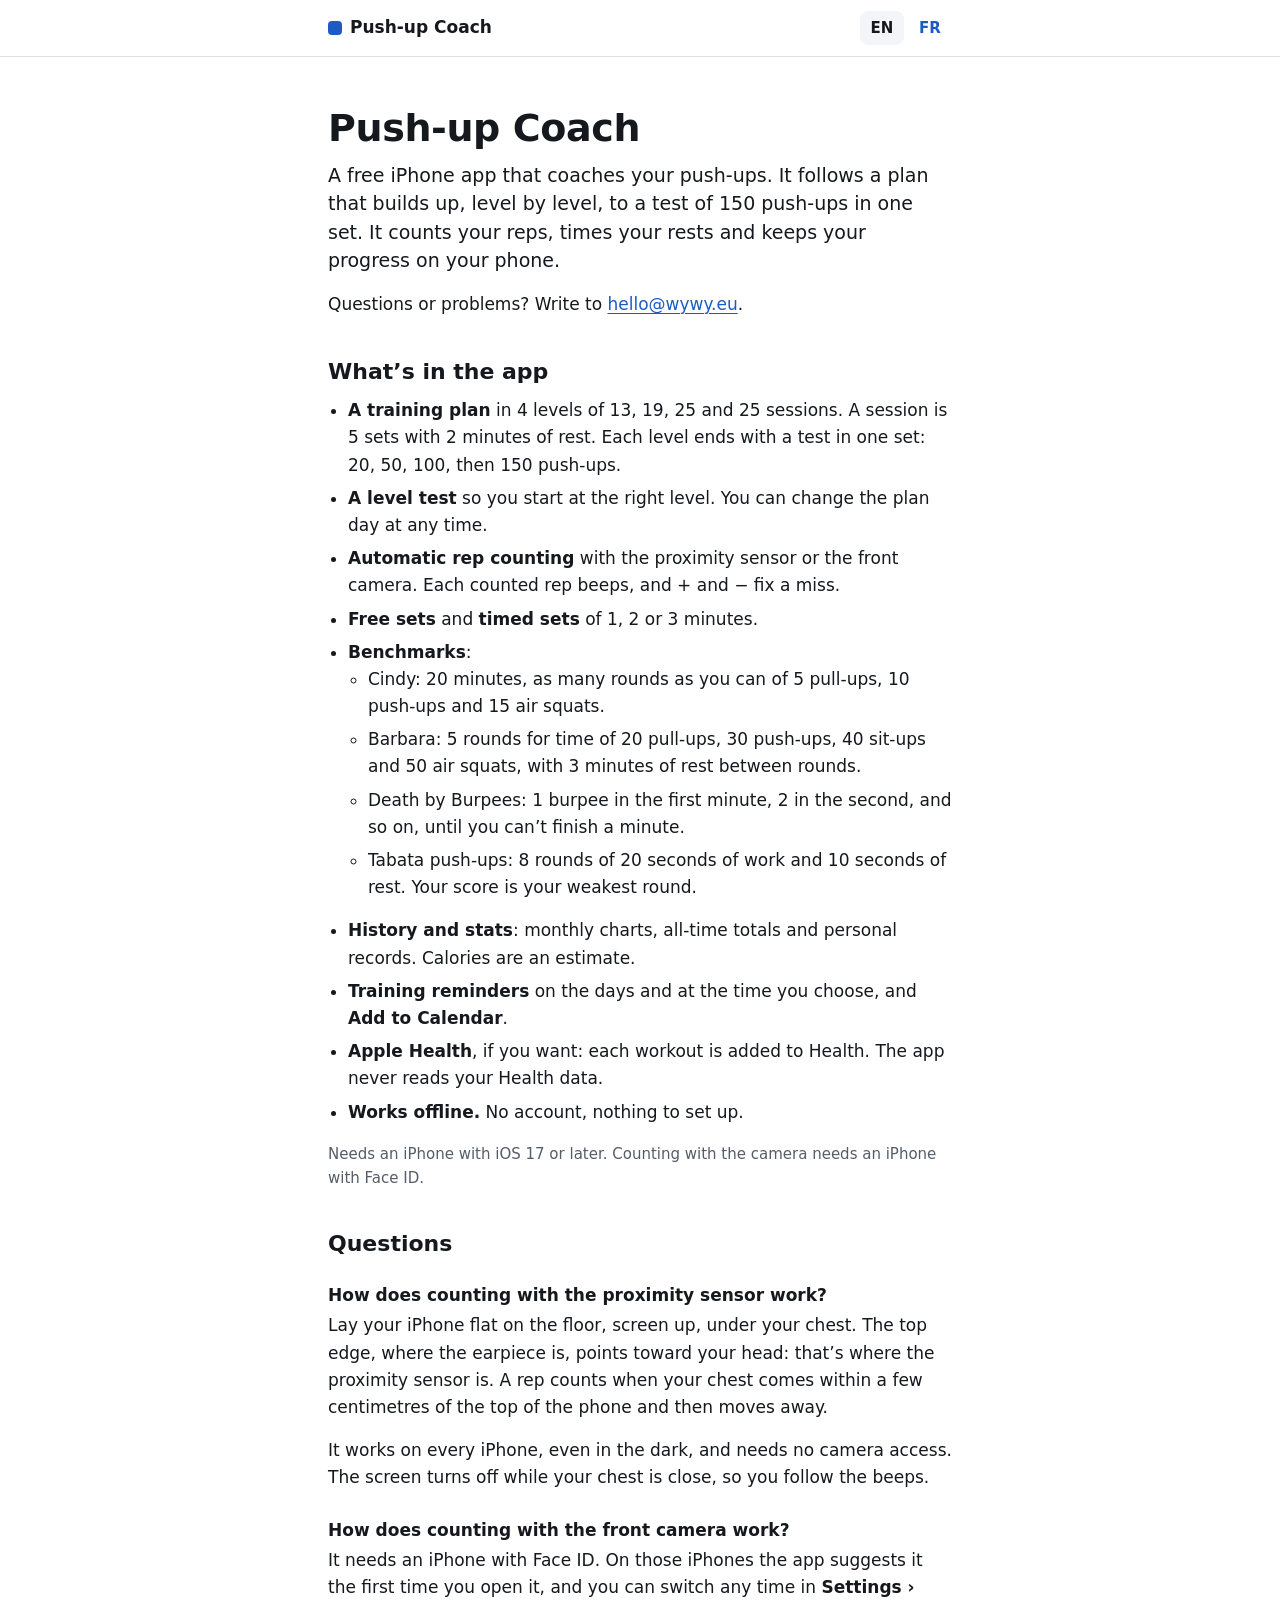
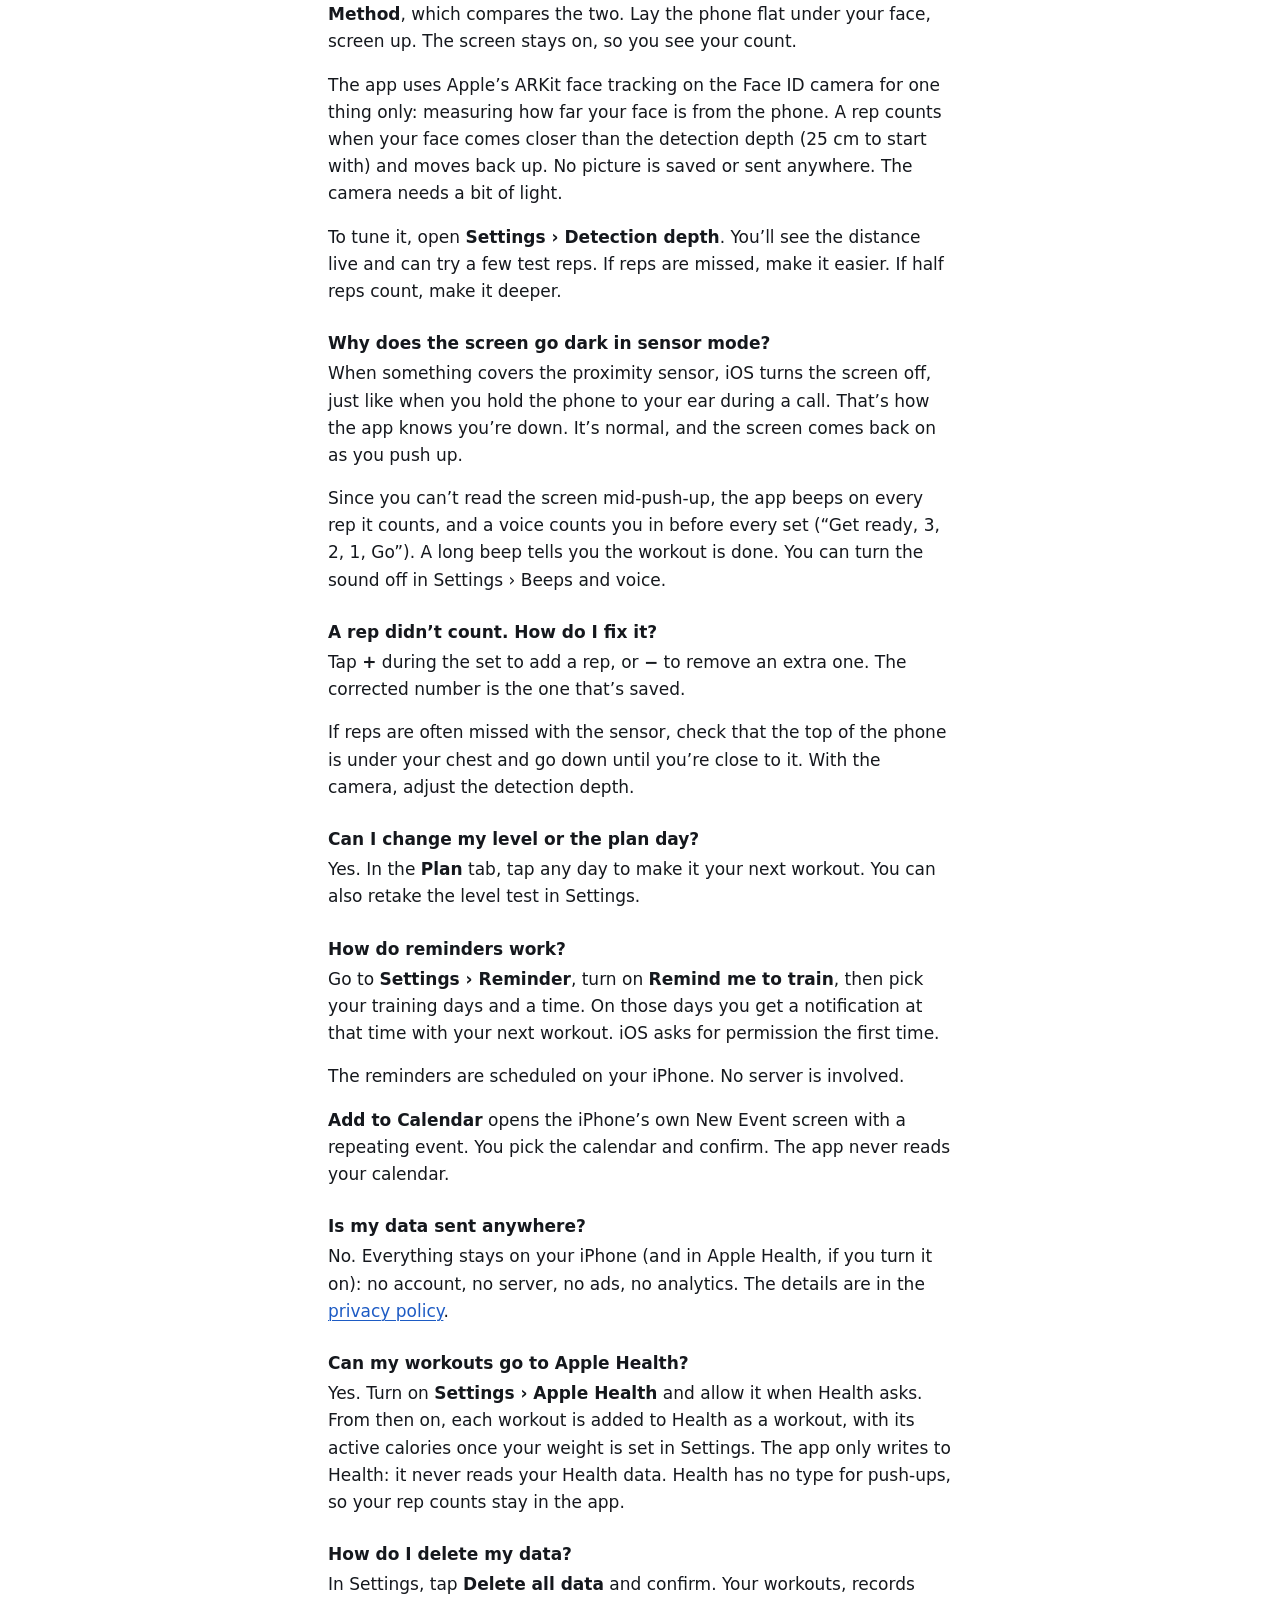
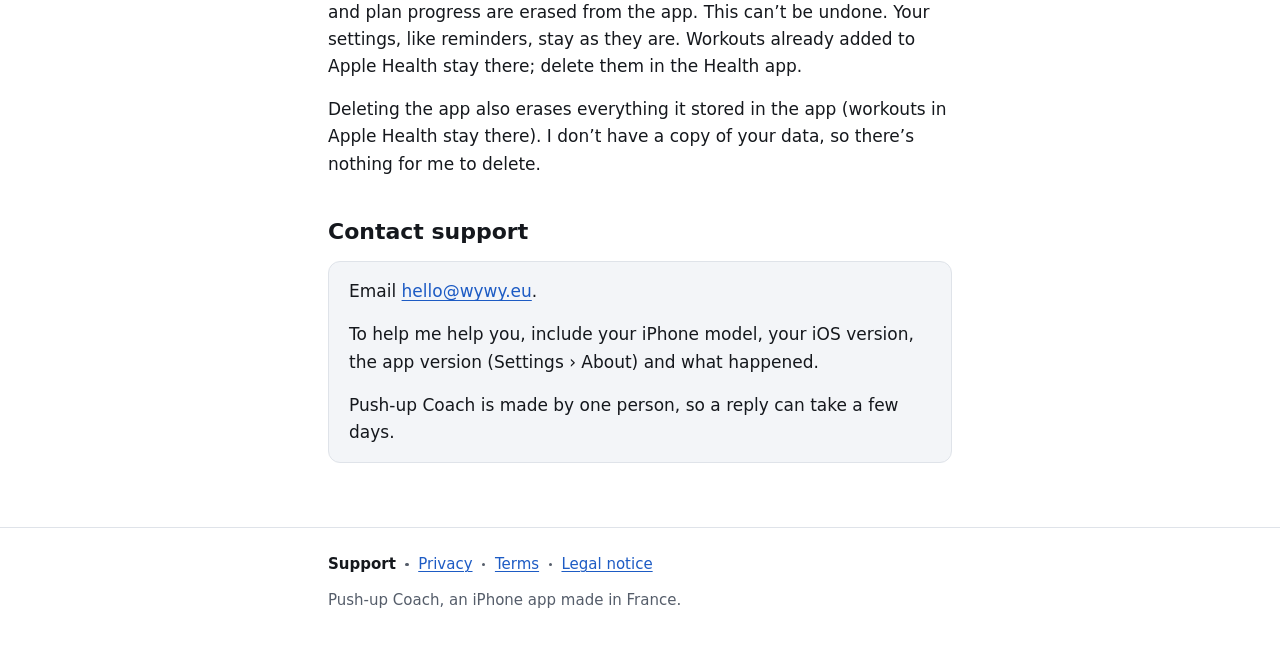
==== commit 19c43819: "Website: Tabata push-ups, and saving workouts to Apple Health (write only)" ====
--- a/index.html
+++ b/index.html
@@ -41,10 +41,12 @@
           <li>Cindy: 20 minutes, as many rounds as you can of 5 pull-ups, 10 push-ups and 15 air squats.</li>
           <li>Barbara: 5 rounds for time of 20 pull-ups, 30 push-ups, 40 sit-ups and 50 air squats, with 3 minutes of rest between rounds.</li>
           <li>Death by Burpees: 1 burpee in the first minute, 2 in the second, and so on, until you can’t finish a minute.</li>
+          <li>Tabata push-ups: 8 rounds of 20 seconds of work and 10 seconds of rest. Your score is your weakest round.</li>
         </ul>
       </li>
       <li><strong>History and stats</strong>: monthly charts, all-time totals and personal records. Calories are an estimate.</li>
       <li><strong>Training reminders</strong> on the days and at the time you choose, and <strong>Add to Calendar</strong>.</li>
+      <li><strong>Apple Health</strong>, if you want: each workout is added to Health. The app never reads your Health data.</li>
       <li><strong>Works offline.</strong> No account, nothing to set up.</li>
     </ul>
     <p class="meta">Needs an iPhone with iOS 17 or later. Counting with the camera needs an iPhone with Face ID.</p>
@@ -77,11 +79,14 @@
     <p><strong>Add to Calendar</strong> opens the iPhone’s own New Event screen with a repeating event. You pick the calendar and confirm. The app never reads your calendar.</p>
 
     <h3 id="data">Is my data sent anywhere?</h3>
-    <p>No. Everything stays on your iPhone: no account, no server, no ads, no analytics. The details are in the <a href="privacy.html">privacy policy</a>.</p>
+    <p>No. Everything stays on your iPhone (and in Apple Health, if you turn it on): no account, no server, no ads, no analytics. The details are in the <a href="privacy.html">privacy policy</a>.</p>
+
+    <h3 id="apple-health">Can my workouts go to Apple Health?</h3>
+    <p>Yes. Turn on <strong>Settings › Apple Health</strong> and allow it when Health asks. From then on, each workout is added to Health as a workout, with its active calories once your weight is set in Settings. The app only writes to Health: it never reads your Health data. Health has no type for push-ups, so your rep counts stay in the app.</p>
 
     <h3 id="delete-data">How do I delete my data?</h3>
-    <p>In Settings, tap <strong>Delete all data</strong> and confirm. Your workouts, records and plan progress are erased from your iPhone. This can’t be undone. Your settings, like reminders, stay as they are.</p>
-    <p>Deleting the app also erases everything it stored. I don’t have a copy of your data, so there’s nothing for me to delete.</p>
+    <p>In Settings, tap <strong>Delete all data</strong> and confirm. Your workouts, records and plan progress are erased from the app. This can’t be undone. Your settings, like reminders, stay as they are. Workouts already added to Apple Health stay there; delete them in the Health app.</p>
+    <p>Deleting the app also erases everything it stored in the app (workouts in Apple Health stay there). I don’t have a copy of your data, so there’s nothing for me to delete.</p>
 
     <h2 id="contact">Contact support</h2>
     <div class="card">
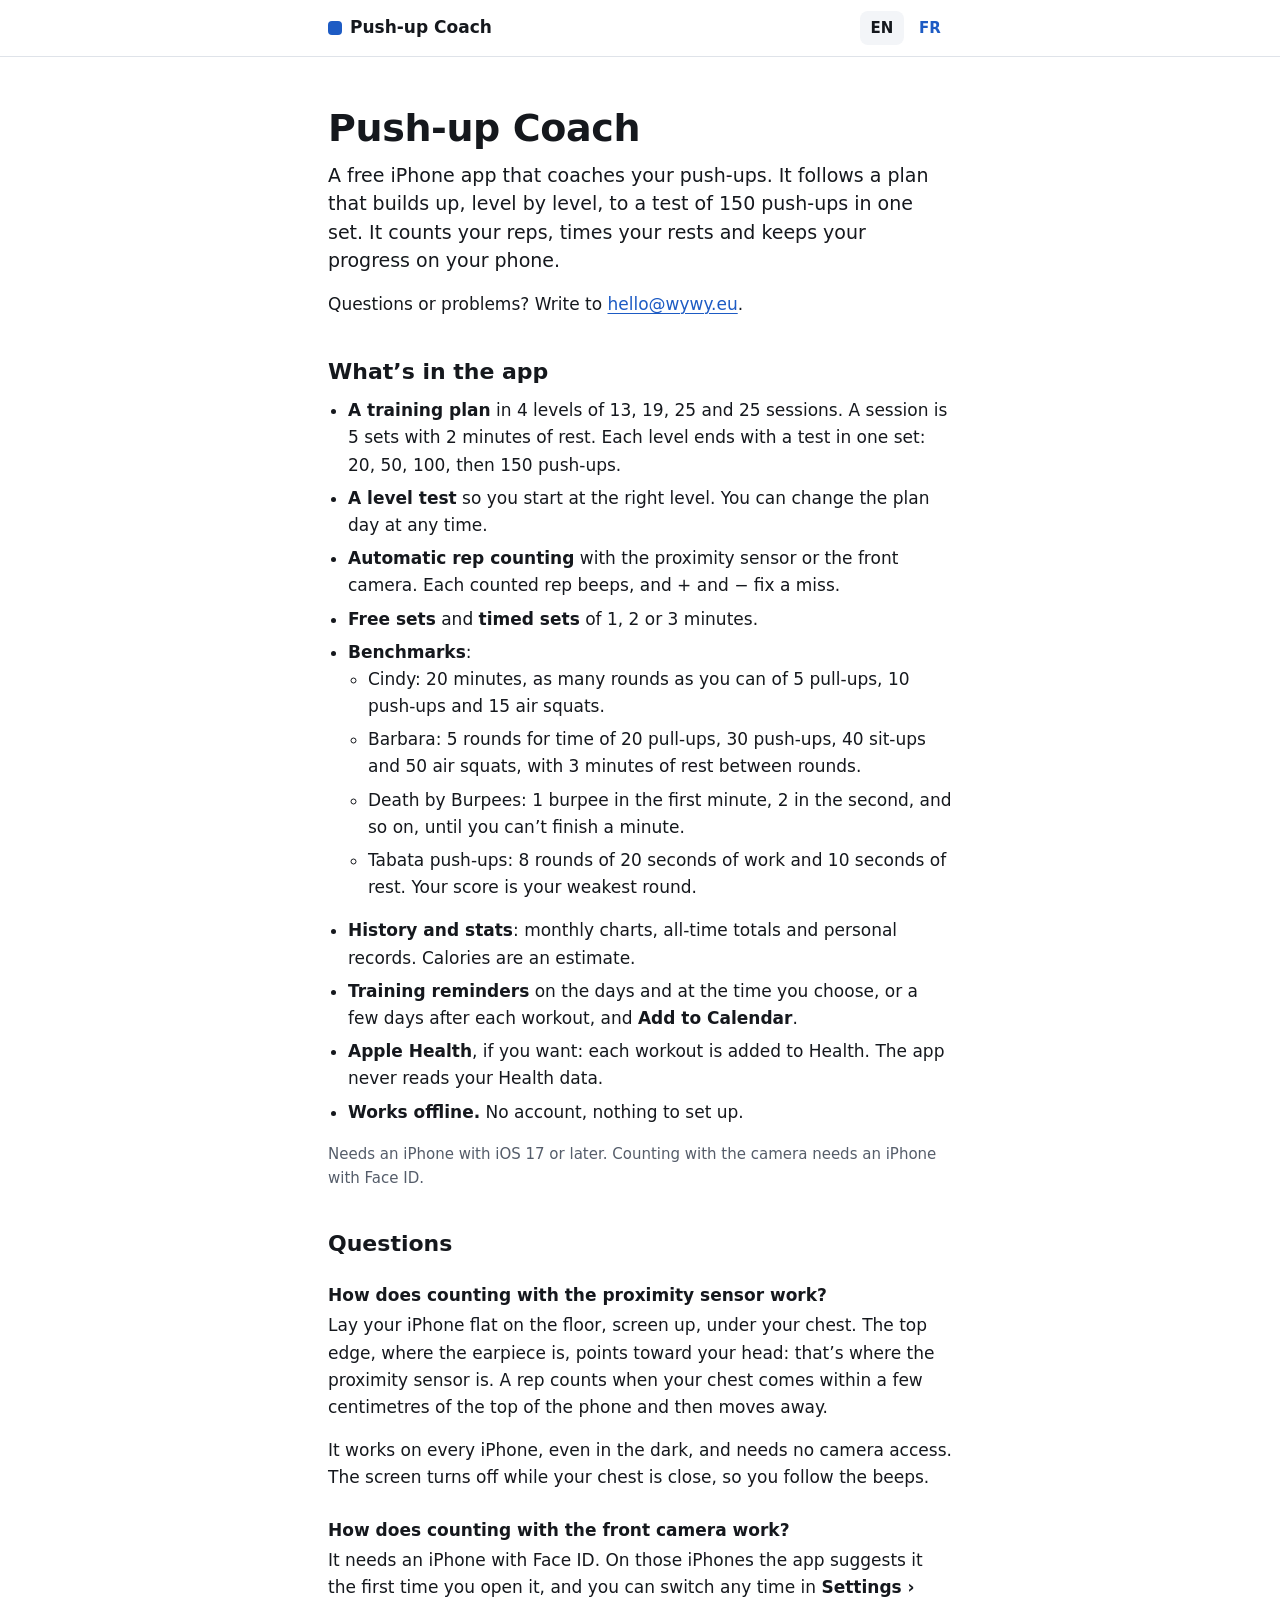
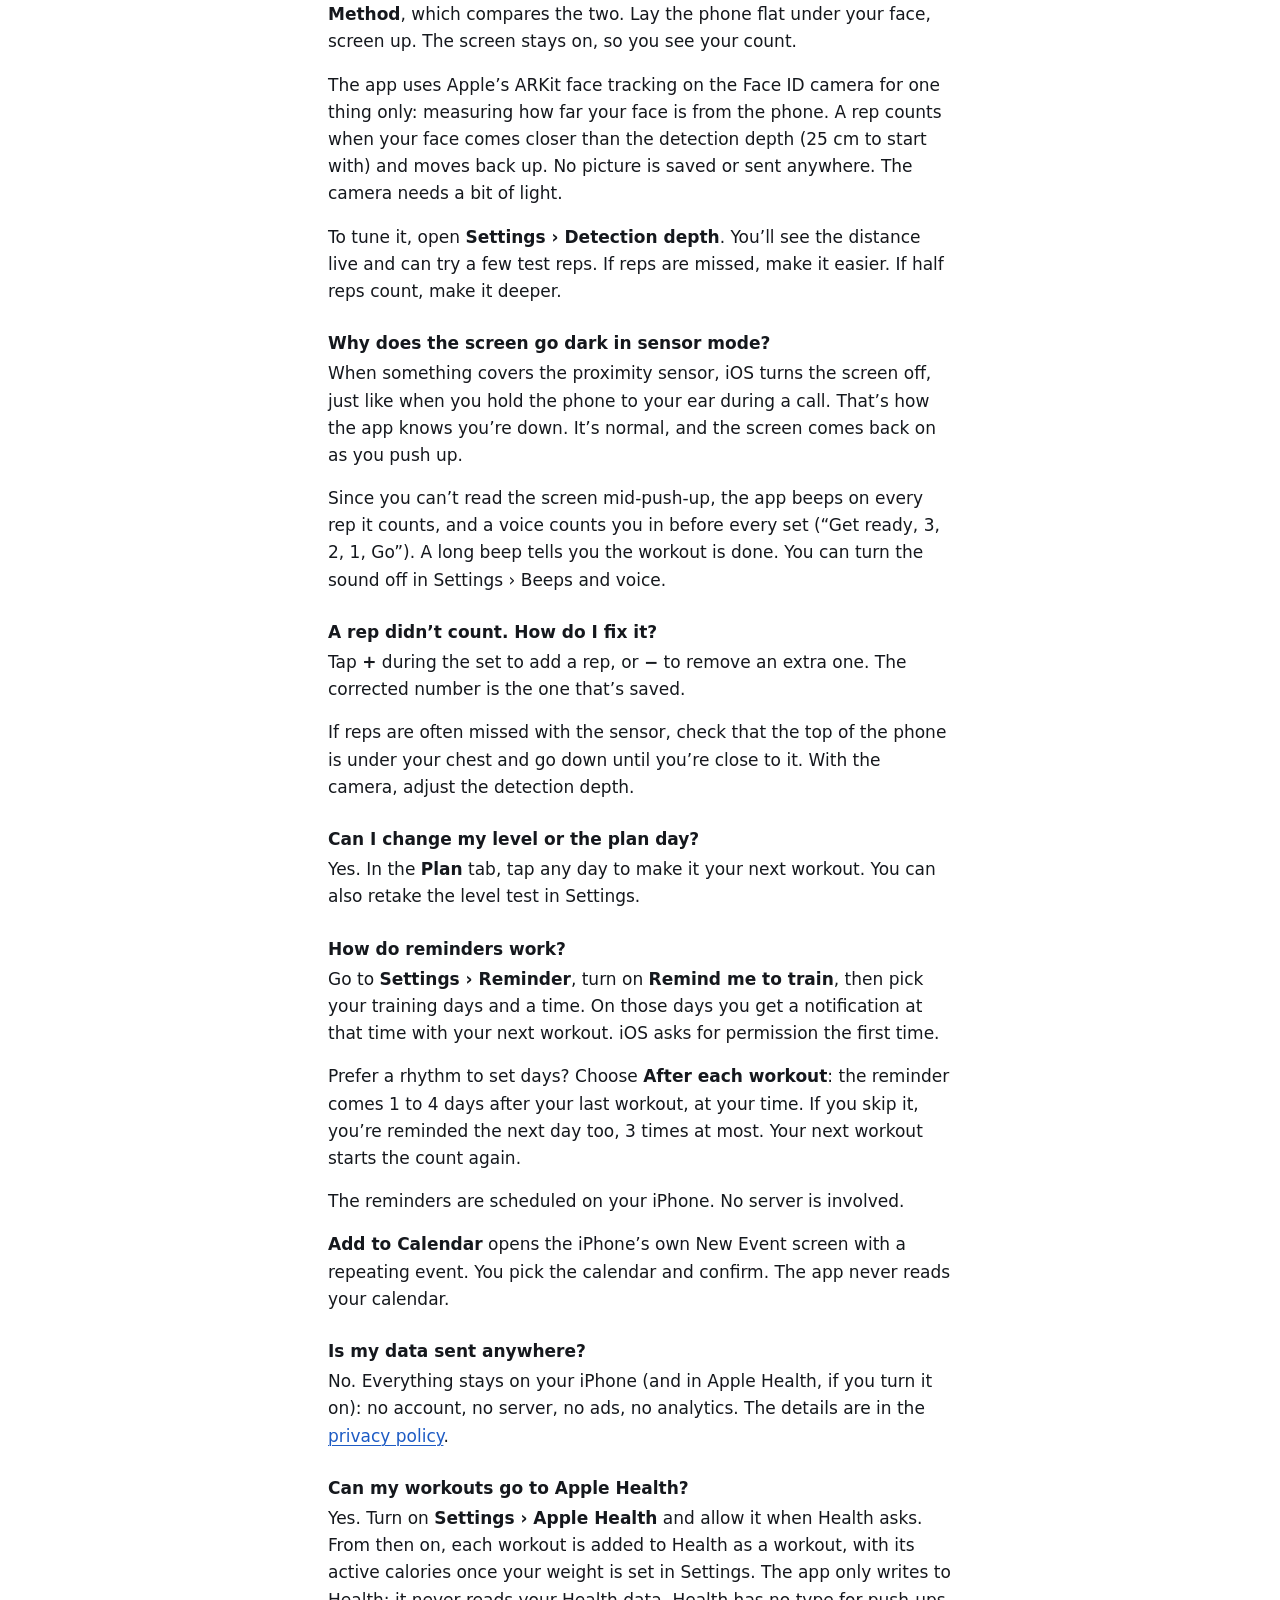
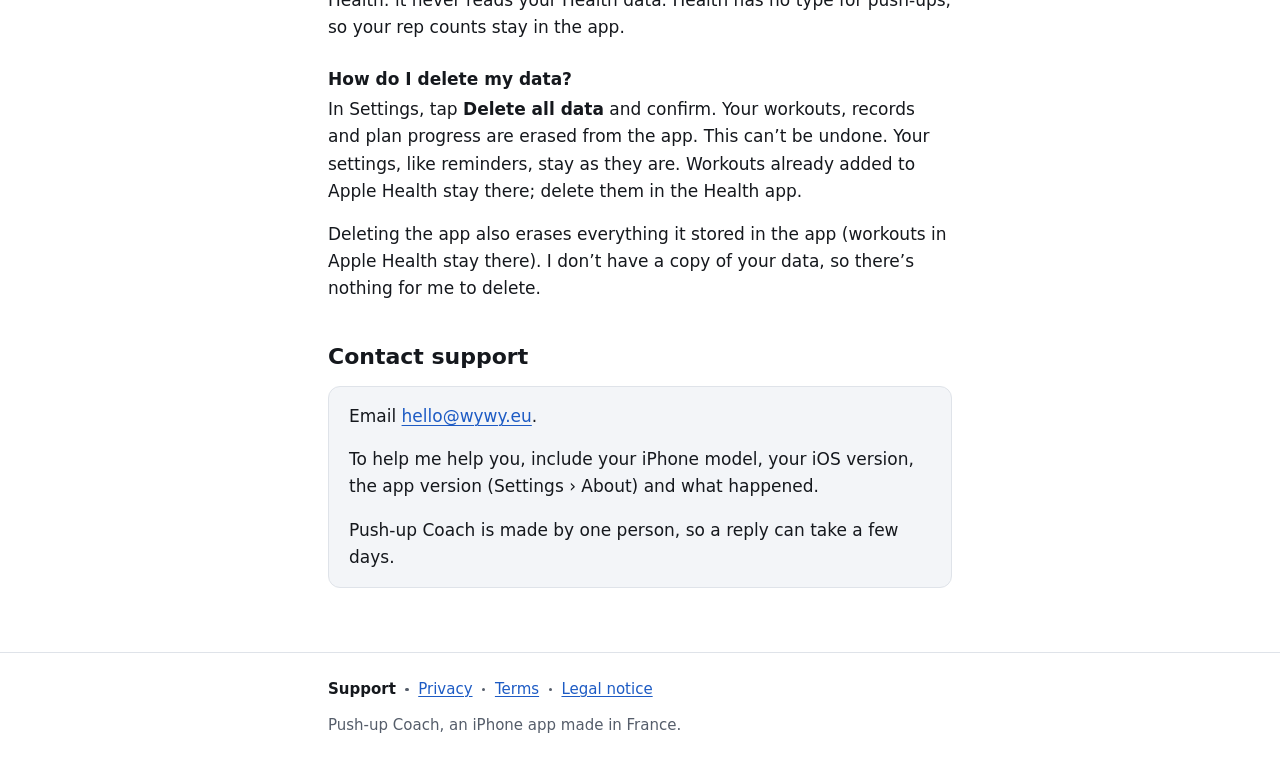
==== commit 64d649ad: "Website: reminders after each workout, and the reminder settings in the privacy policy" ====
--- a/index.html
+++ b/index.html
@@ -45,7 +45,7 @@
         </ul>
       </li>
       <li><strong>History and stats</strong>: monthly charts, all-time totals and personal records. Calories are an estimate.</li>
-      <li><strong>Training reminders</strong> on the days and at the time you choose, and <strong>Add to Calendar</strong>.</li>
+      <li><strong>Training reminders</strong> on the days and at the time you choose, or a few days after each workout, and <strong>Add to Calendar</strong>.</li>
       <li><strong>Apple Health</strong>, if you want: each workout is added to Health. The app never reads your Health data.</li>
       <li><strong>Works offline.</strong> No account, nothing to set up.</li>
     </ul>
@@ -75,6 +75,7 @@
 
     <h3 id="reminders">How do reminders work?</h3>
     <p>Go to <strong>Settings › Reminder</strong>, turn on <strong>Remind me to train</strong>, then pick your training days and a time. On those days you get a notification at that time with your next workout. iOS asks for permission the first time.</p>
+    <p>Prefer a rhythm to set days? Choose <strong>After each workout</strong>: the reminder comes 1 to 4 days after your last workout, at your time. If you skip it, you’re reminded the next day too, 3 times at most. Your next workout starts the count again.</p>
     <p>The reminders are scheduled on your iPhone. No server is involved.</p>
     <p><strong>Add to Calendar</strong> opens the iPhone’s own New Event screen with a repeating event. You pick the calendar and confirm. The app never reads your calendar.</p>
 
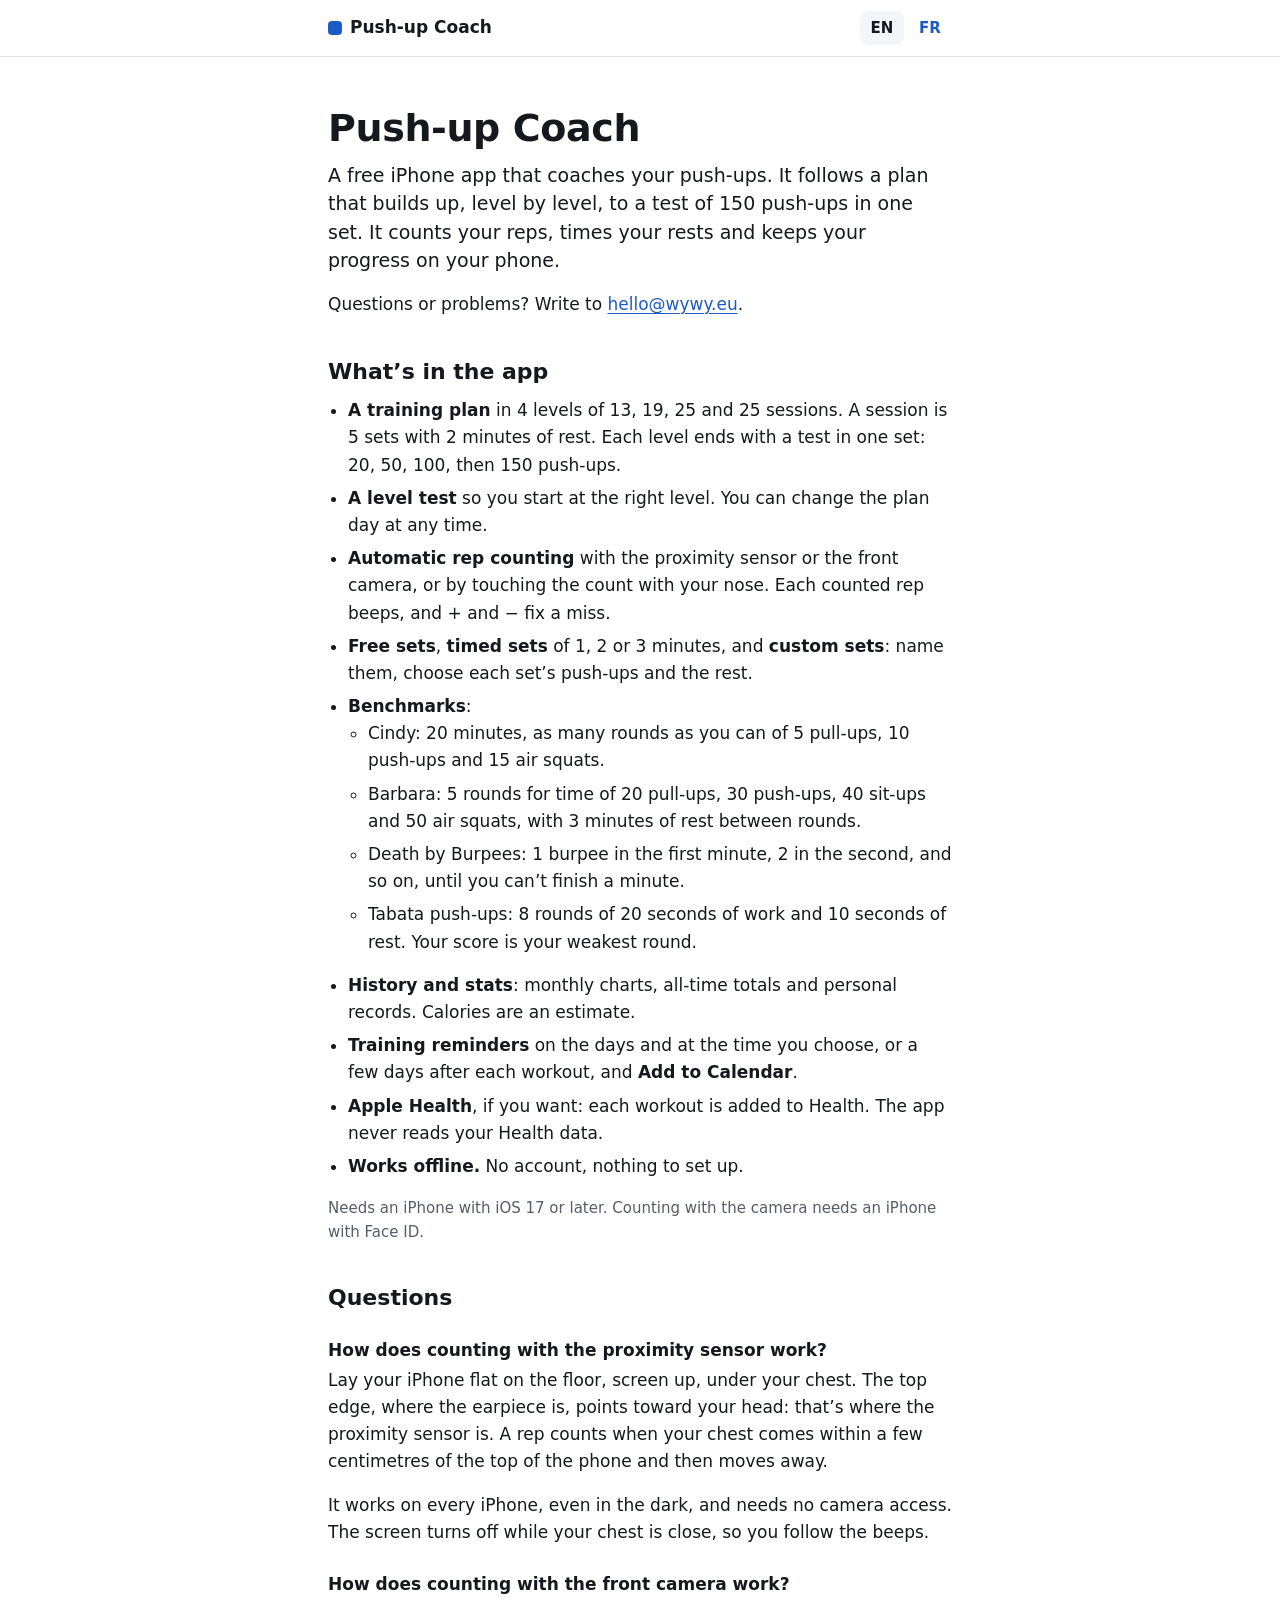
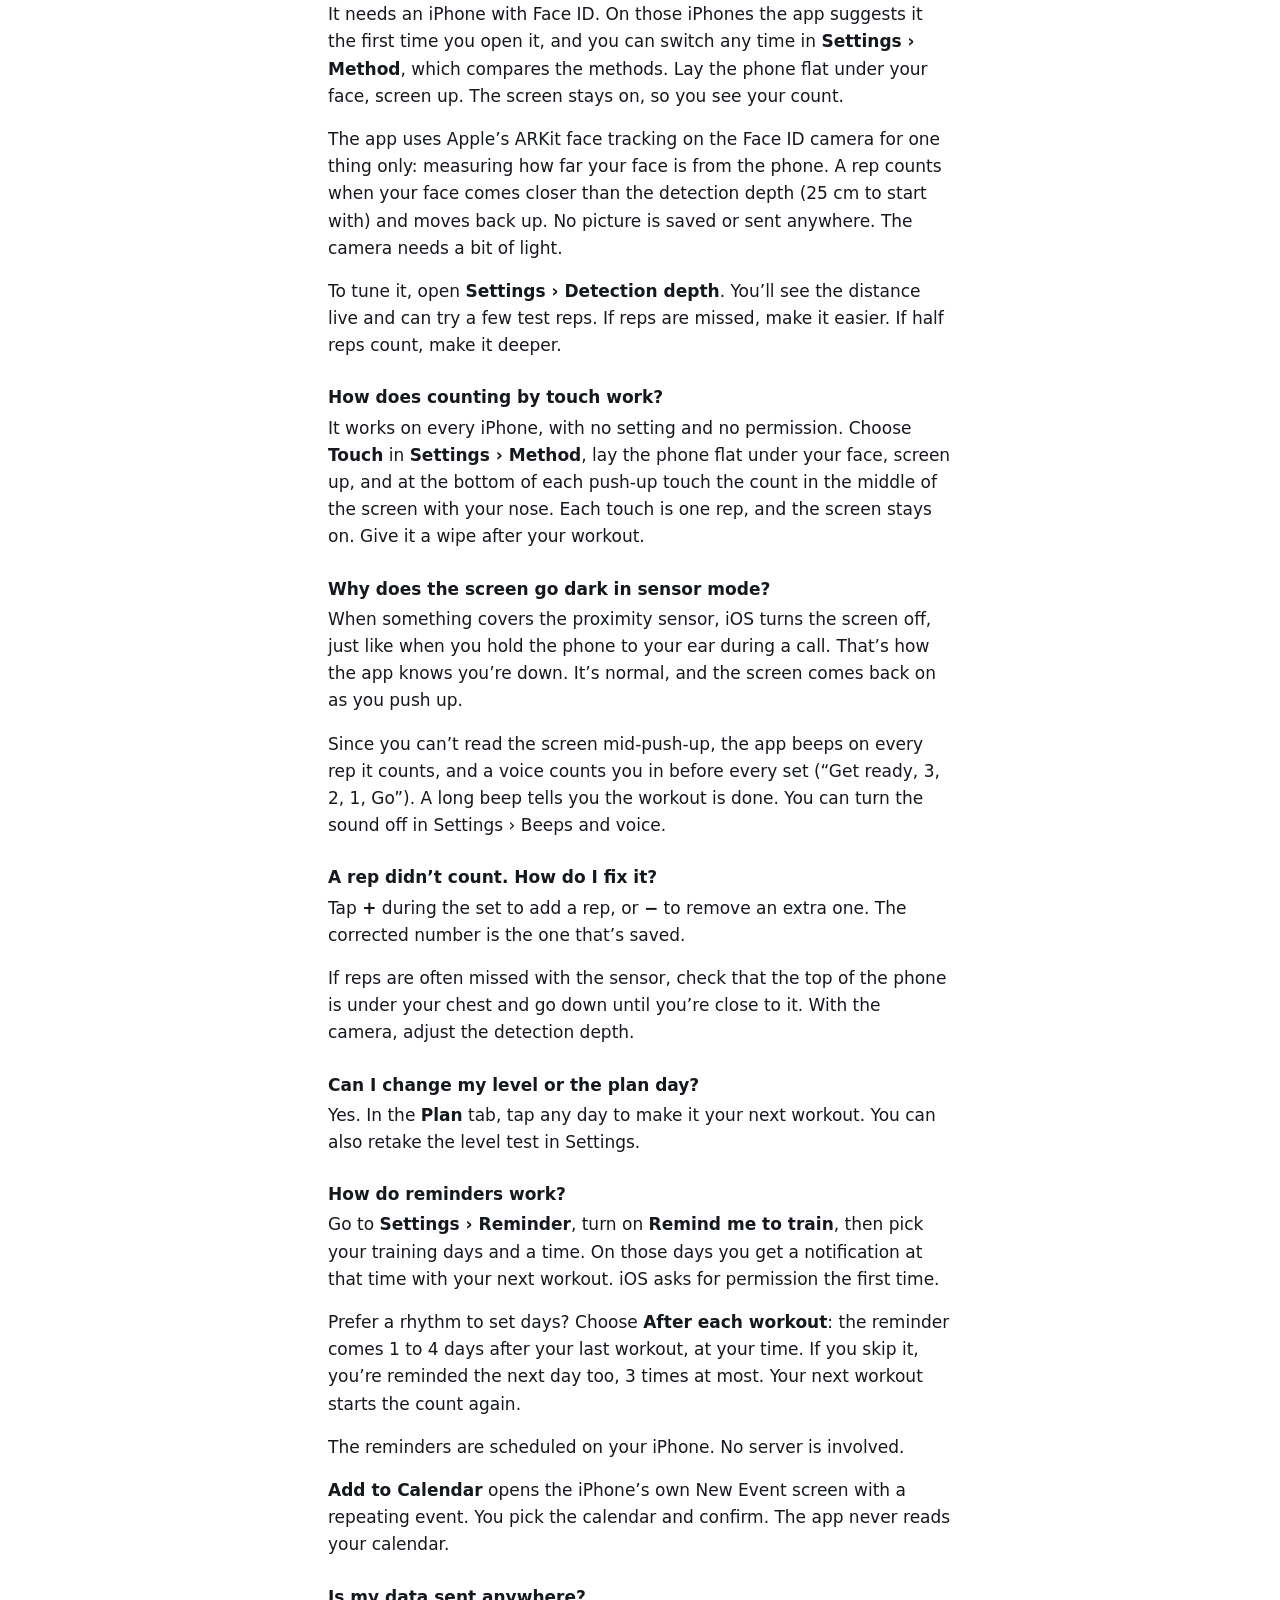
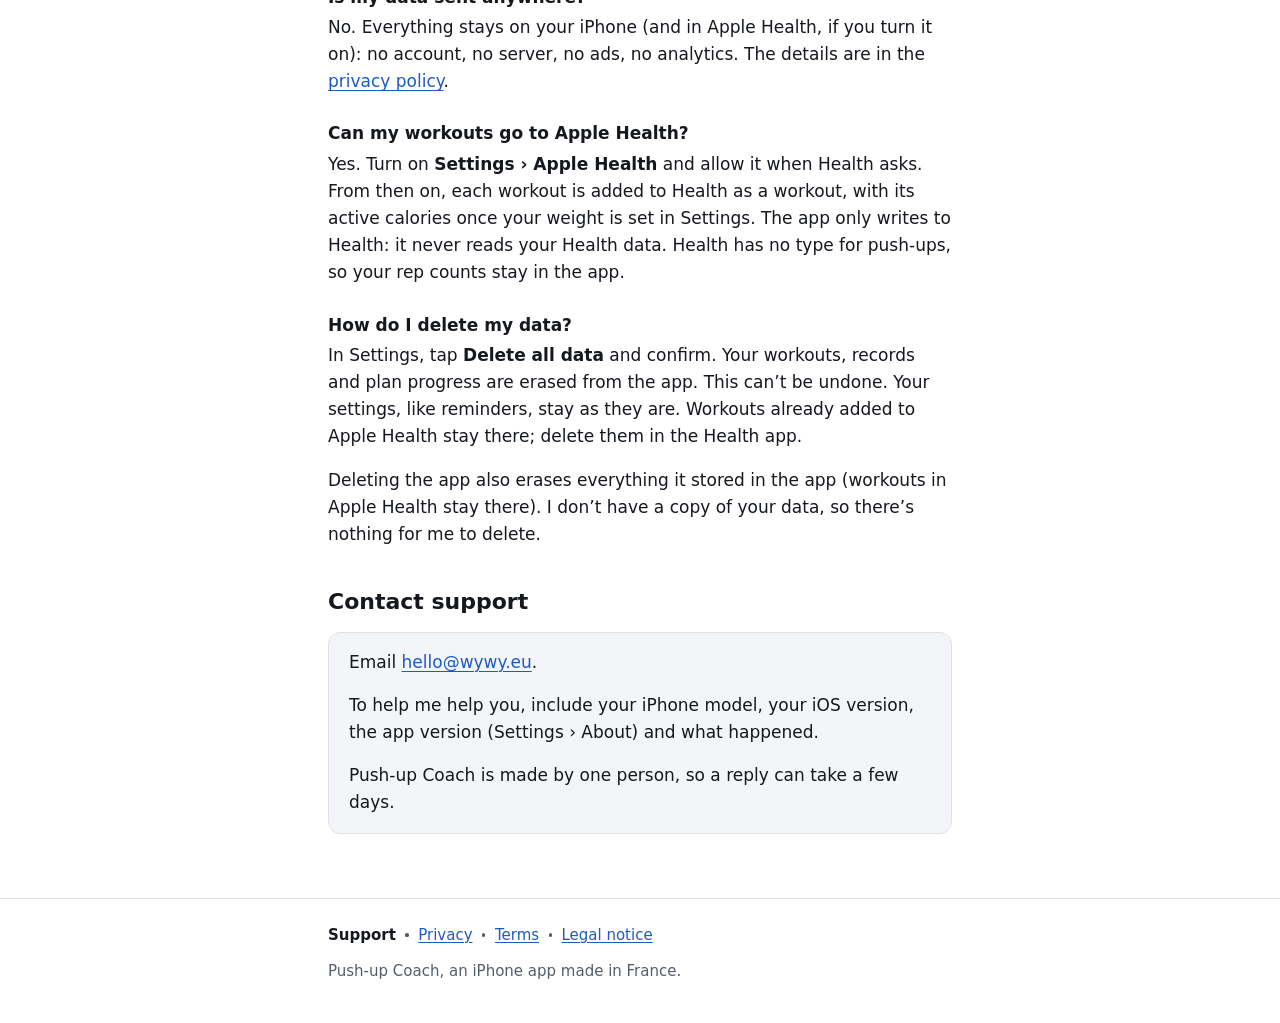
==== commit 79a95414: "Website: counting by touch, custom sets, and custom workouts in the privacy policy" ====
--- a/index.html
+++ b/index.html
@@ -34,8 +34,8 @@
     <ul>
       <li><strong>A training plan</strong> in 4 levels of 13, 19, 25 and 25 sessions. A session is 5 sets with 2 minutes of rest. Each level ends with a test in one set: 20, 50, 100, then 150 push-ups.</li>
       <li><strong>A level test</strong> so you start at the right level. You can change the plan day at any time.</li>
-      <li><strong>Automatic rep counting</strong> with the proximity sensor or the front camera. Each counted rep beeps, and + and − fix a miss.</li>
-      <li><strong>Free sets</strong> and <strong>timed sets</strong> of 1, 2 or 3 minutes.</li>
+      <li><strong>Automatic rep counting</strong> with the proximity sensor or the front camera, or by touching the count with your nose. Each counted rep beeps, and + and − fix a miss.</li>
+      <li><strong>Free sets</strong>, <strong>timed sets</strong> of 1, 2 or 3 minutes, and <strong>custom sets</strong>: name them, choose each set’s push-ups and the rest.</li>
       <li><strong>Benchmarks</strong>:
         <ul>
           <li>Cindy: 20 minutes, as many rounds as you can of 5 pull-ups, 10 push-ups and 15 air squats.</li>
@@ -58,9 +58,12 @@
     <p>It works on every iPhone, even in the dark, and needs no camera access. The screen turns off while your chest is close, so you follow the beeps.</p>
 
     <h3 id="camera">How does counting with the front camera work?</h3>
-    <p>It needs an iPhone with Face ID. On those iPhones the app suggests it the first time you open it, and you can switch any time in <strong>Settings › Method</strong>, which compares the two. Lay the phone flat under your face, screen up. The screen stays on, so you see your count.</p>
+    <p>It needs an iPhone with Face ID. On those iPhones the app suggests it the first time you open it, and you can switch any time in <strong>Settings › Method</strong>, which compares the methods. Lay the phone flat under your face, screen up. The screen stays on, so you see your count.</p>
     <p>The app uses Apple’s ARKit face tracking on the Face ID camera for one thing only: measuring how far your face is from the phone. A rep counts when your face comes closer than the detection depth (25 cm to start with) and moves back up. No picture is saved or sent anywhere. The camera needs a bit of light.</p>
     <p>To tune it, open <strong>Settings › Detection depth</strong>. You’ll see the distance live and can try a few test reps. If reps are missed, make it easier. If half reps count, make it deeper.</p>
+
+    <h3 id="touch">How does counting by touch work?</h3>
+    <p>It works on every iPhone, with no setting and no permission. Choose <strong>Touch</strong> in <strong>Settings › Method</strong>, lay the phone flat under your face, screen up, and at the bottom of each push-up touch the count in the middle of the screen with your nose. Each touch is one rep, and the screen stays on. Give it a wipe after your workout.</p>
 
     <h3 id="dark-screen">Why does the screen go dark in sensor mode?</h3>
     <p>When something covers the proximity sensor, iOS turns the screen off, just like when you hold the phone to your ear during a call. That’s how the app knows you’re down. It’s normal, and the screen comes back on as you push up.</p>
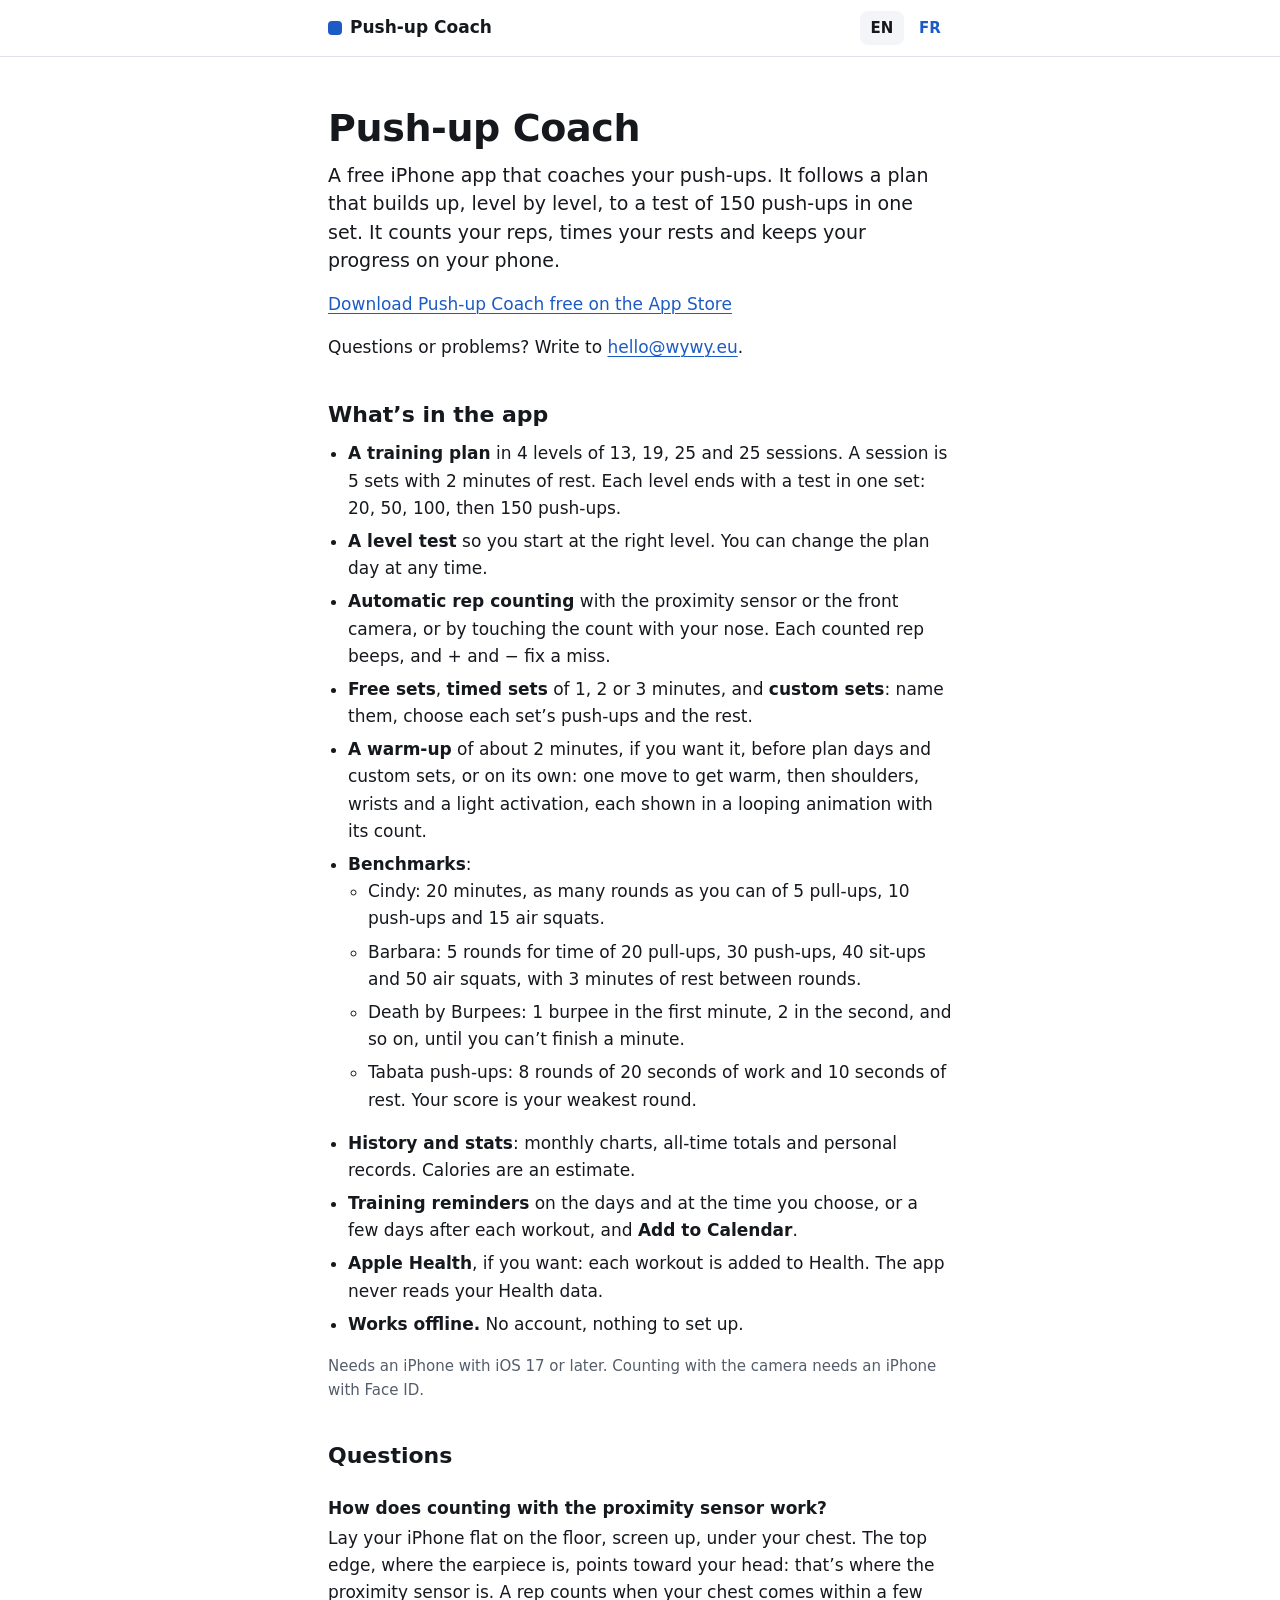
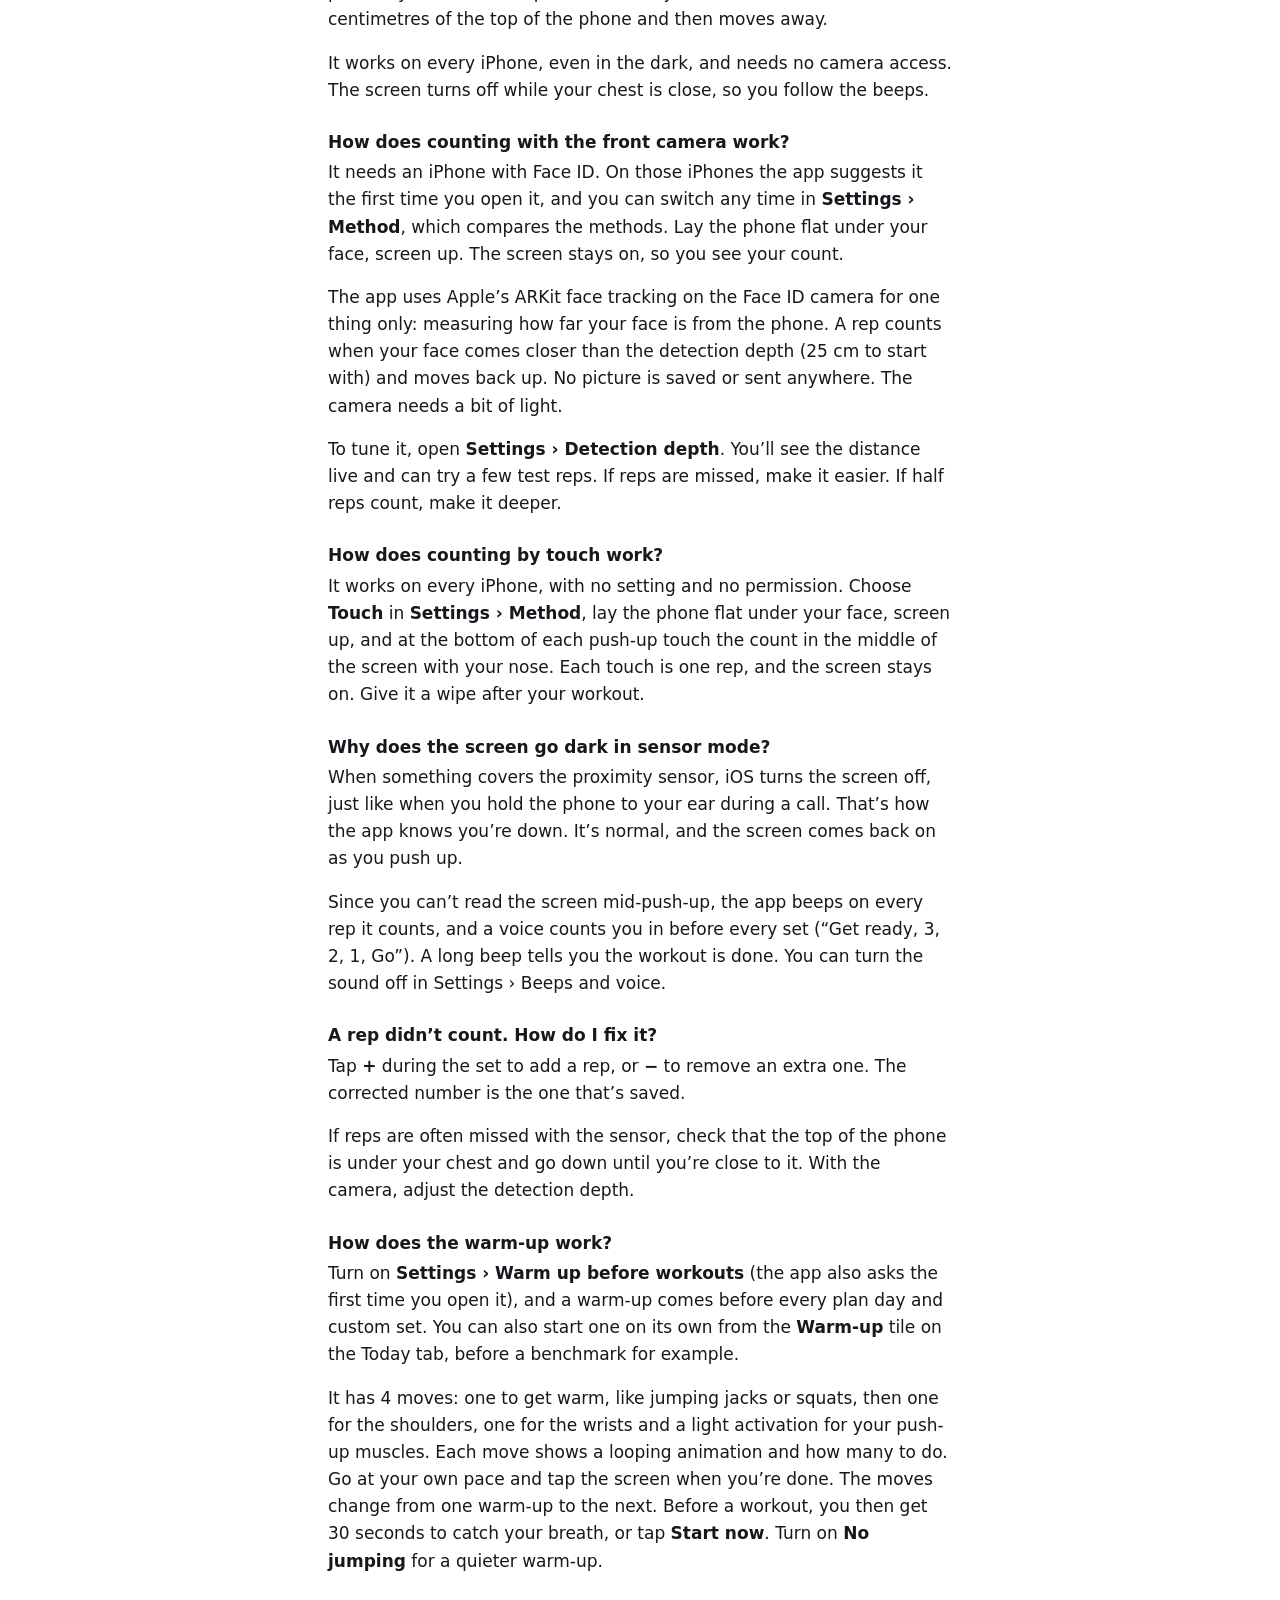
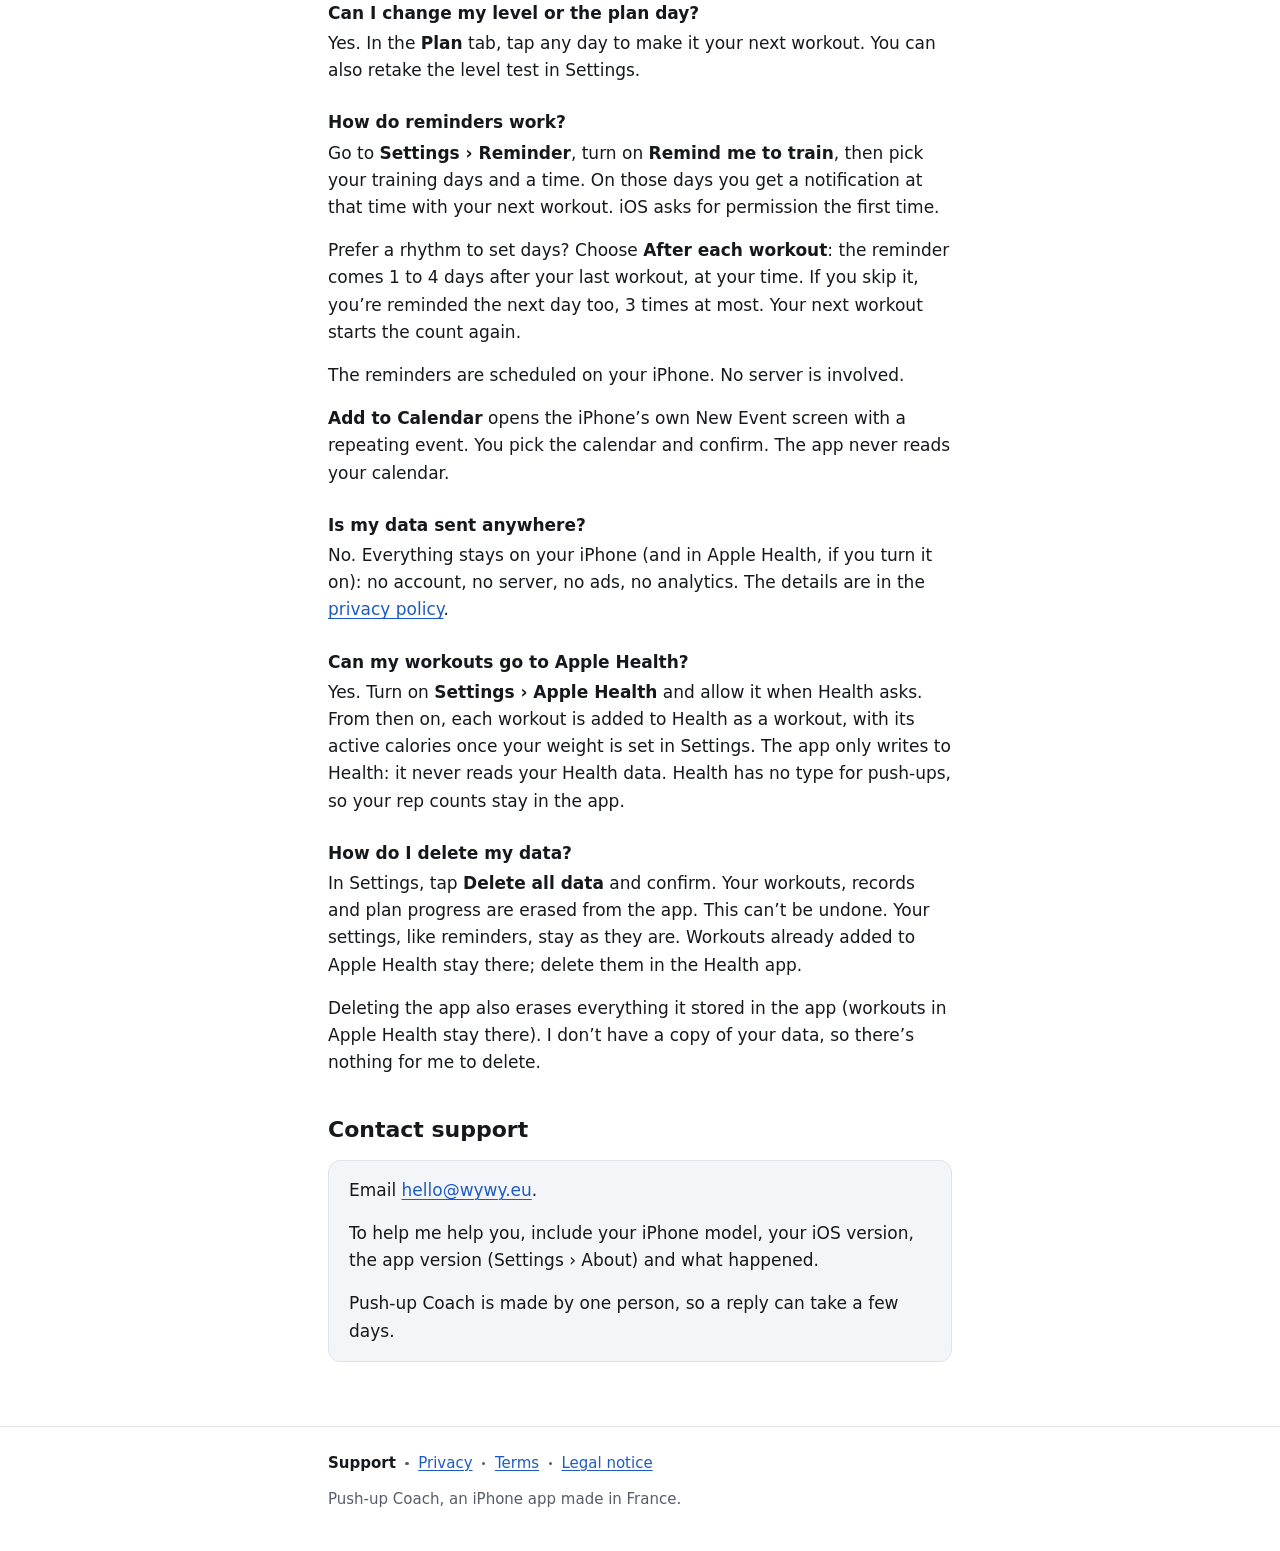
==== commit ef66ac21: "Website: the warm-up, and a link to the App Store Co-Authored-By: Claude Opus 5.5 <noreply@anthropic" ====
--- a/index.html
+++ b/index.html
@@ -28,6 +28,7 @@
   <main id="main" class="wrap">
     <h1>Push-up Coach</h1>
     <p class="lead">A free iPhone app that coaches your push-ups. It follows a plan that builds up, level by level, to a test of 150 push-ups in one set. It counts your reps, times your rests and keeps your progress on your phone.</p>
+    <p><a href="https://apps.apple.com/app/id6820969306">Download Push-up Coach free on the App Store</a></p>
     <p>Questions or problems? Write to <a href="mailto:hello@wywy.eu?subject=Push-up%20Coach">hello@wywy.eu</a>.</p>
 
     <h2 id="features">What’s in the app</h2>
@@ -36,6 +37,7 @@
       <li><strong>A level test</strong> so you start at the right level. You can change the plan day at any time.</li>
       <li><strong>Automatic rep counting</strong> with the proximity sensor or the front camera, or by touching the count with your nose. Each counted rep beeps, and + and − fix a miss.</li>
       <li><strong>Free sets</strong>, <strong>timed sets</strong> of 1, 2 or 3 minutes, and <strong>custom sets</strong>: name them, choose each set’s push-ups and the rest.</li>
+      <li><strong>A warm-up</strong> of about 2 minutes, if you want it, before plan days and custom sets, or on its own: one move to get warm, then shoulders, wrists and a light activation, each shown in a looping animation with its count.</li>
       <li><strong>Benchmarks</strong>:
         <ul>
           <li>Cindy: 20 minutes, as many rounds as you can of 5 pull-ups, 10 push-ups and 15 air squats.</li>
@@ -72,6 +74,10 @@
     <h3 id="fix-rep">A rep didn’t count. How do I fix it?</h3>
     <p>Tap <strong>+</strong> during the set to add a rep, or <strong>−</strong> to remove an extra one. The corrected number is the one that’s saved.</p>
     <p>If reps are often missed with the sensor, check that the top of the phone is under your chest and go down until you’re close to it. With the camera, adjust the detection depth.</p>
+
+    <h3 id="warm-up">How does the warm-up work?</h3>
+    <p>Turn on <strong>Settings › Warm up before workouts</strong> (the app also asks the first time you open it), and a warm-up comes before every plan day and custom set. You can also start one on its own from the <strong>Warm-up</strong> tile on the Today tab, before a benchmark for example.</p>
+    <p>It has 4 moves: one to get warm, like jumping jacks or squats, then one for the shoulders, one for the wrists and a light activation for your push-up muscles. Each move shows a looping animation and how many to do. Go at your own pace and tap the screen when you’re done. The moves change from one warm-up to the next. Before a workout, you then get 30 seconds to catch your breath, or tap <strong>Start now</strong>. Turn on <strong>No jumping</strong> for a quieter warm-up.</p>
 
     <h3 id="plan">Can I change my level or the plan day?</h3>
     <p>Yes. In the <strong>Plan</strong> tab, tap any day to make it your next workout. You can also retake the level test in Settings.</p>
